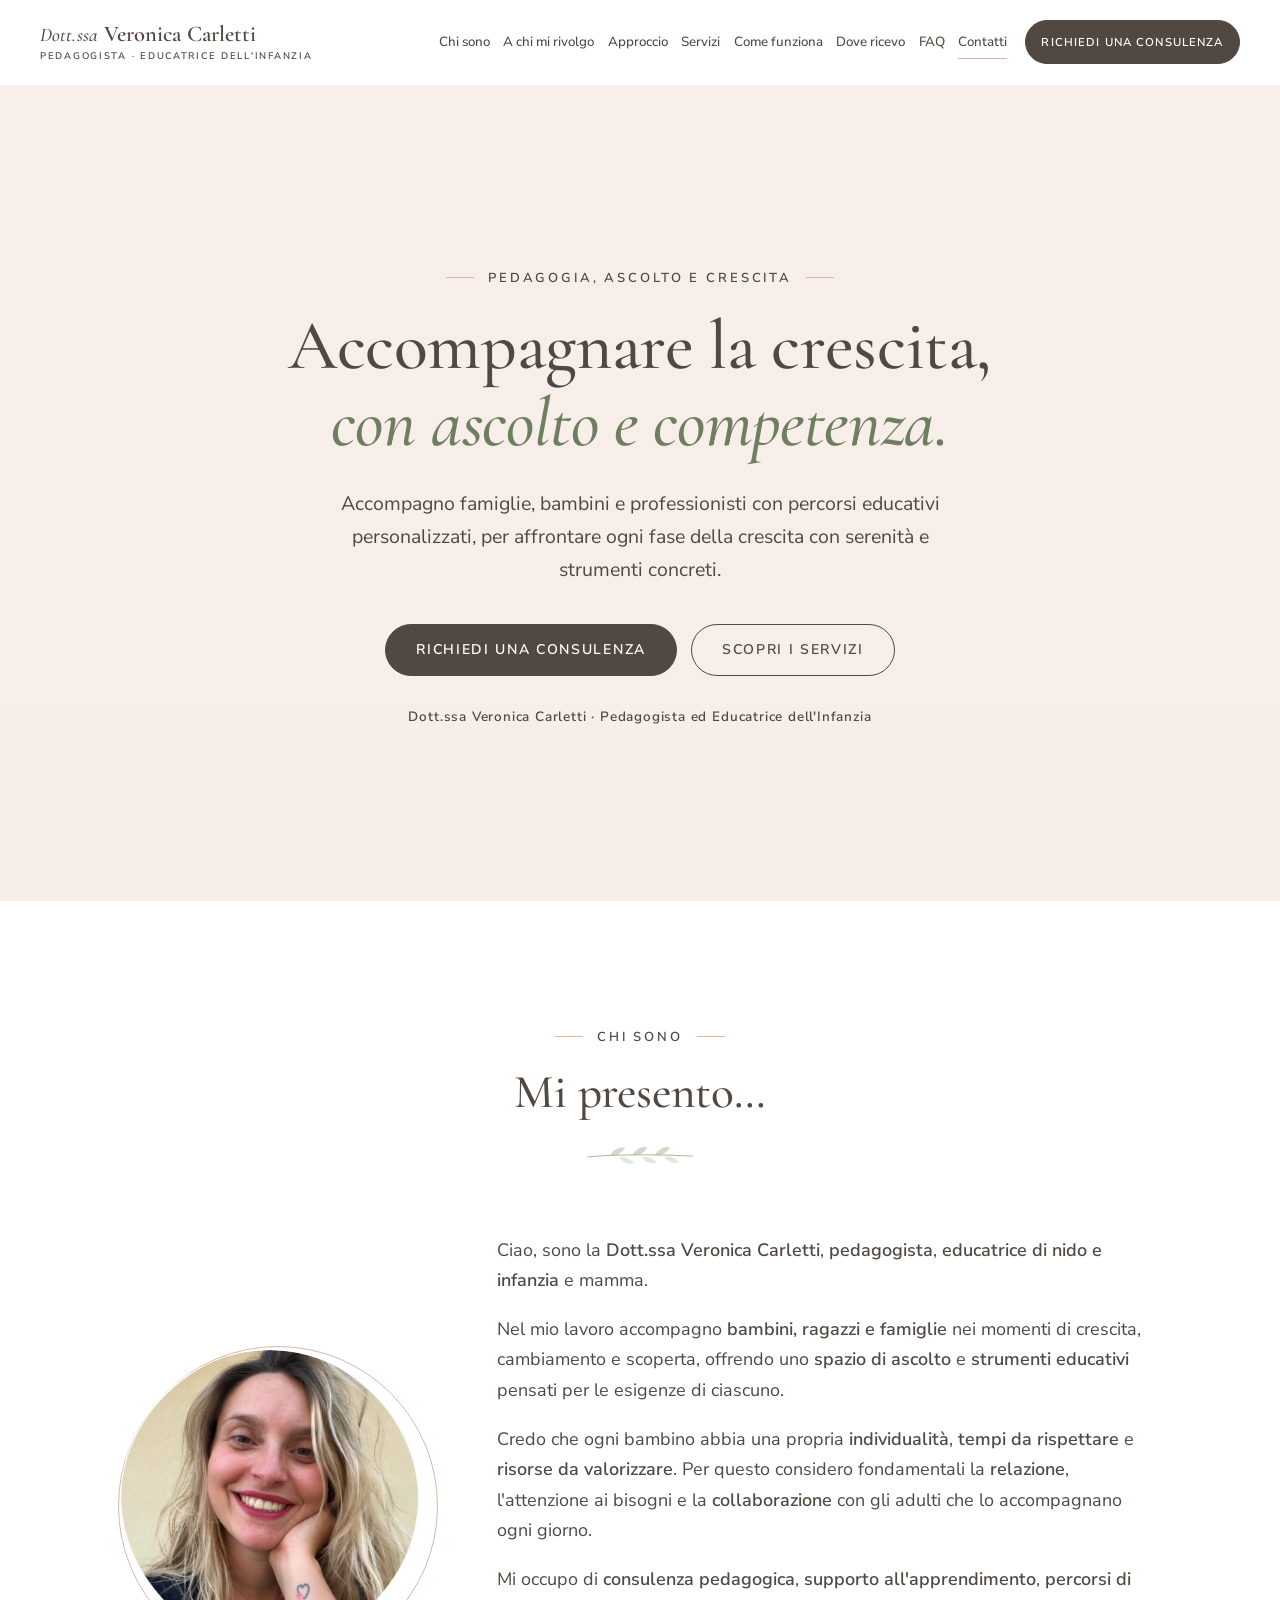
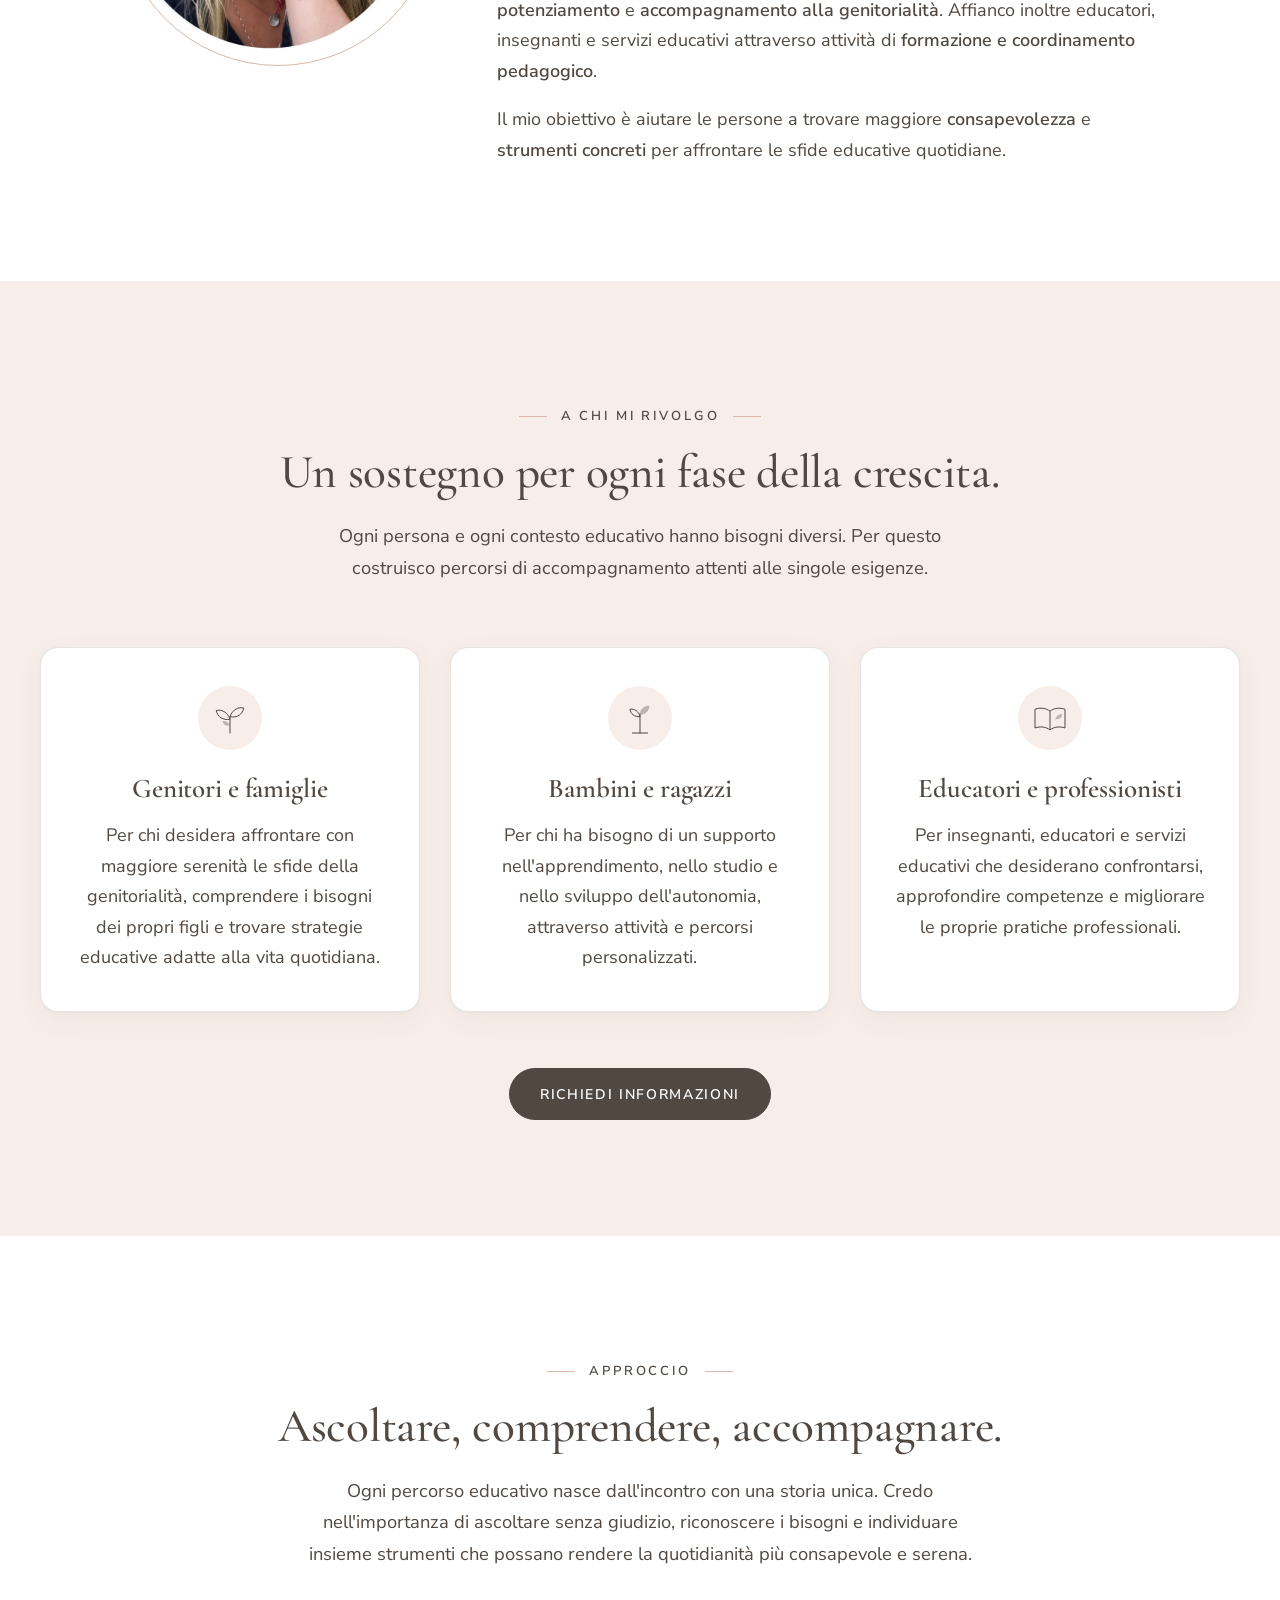
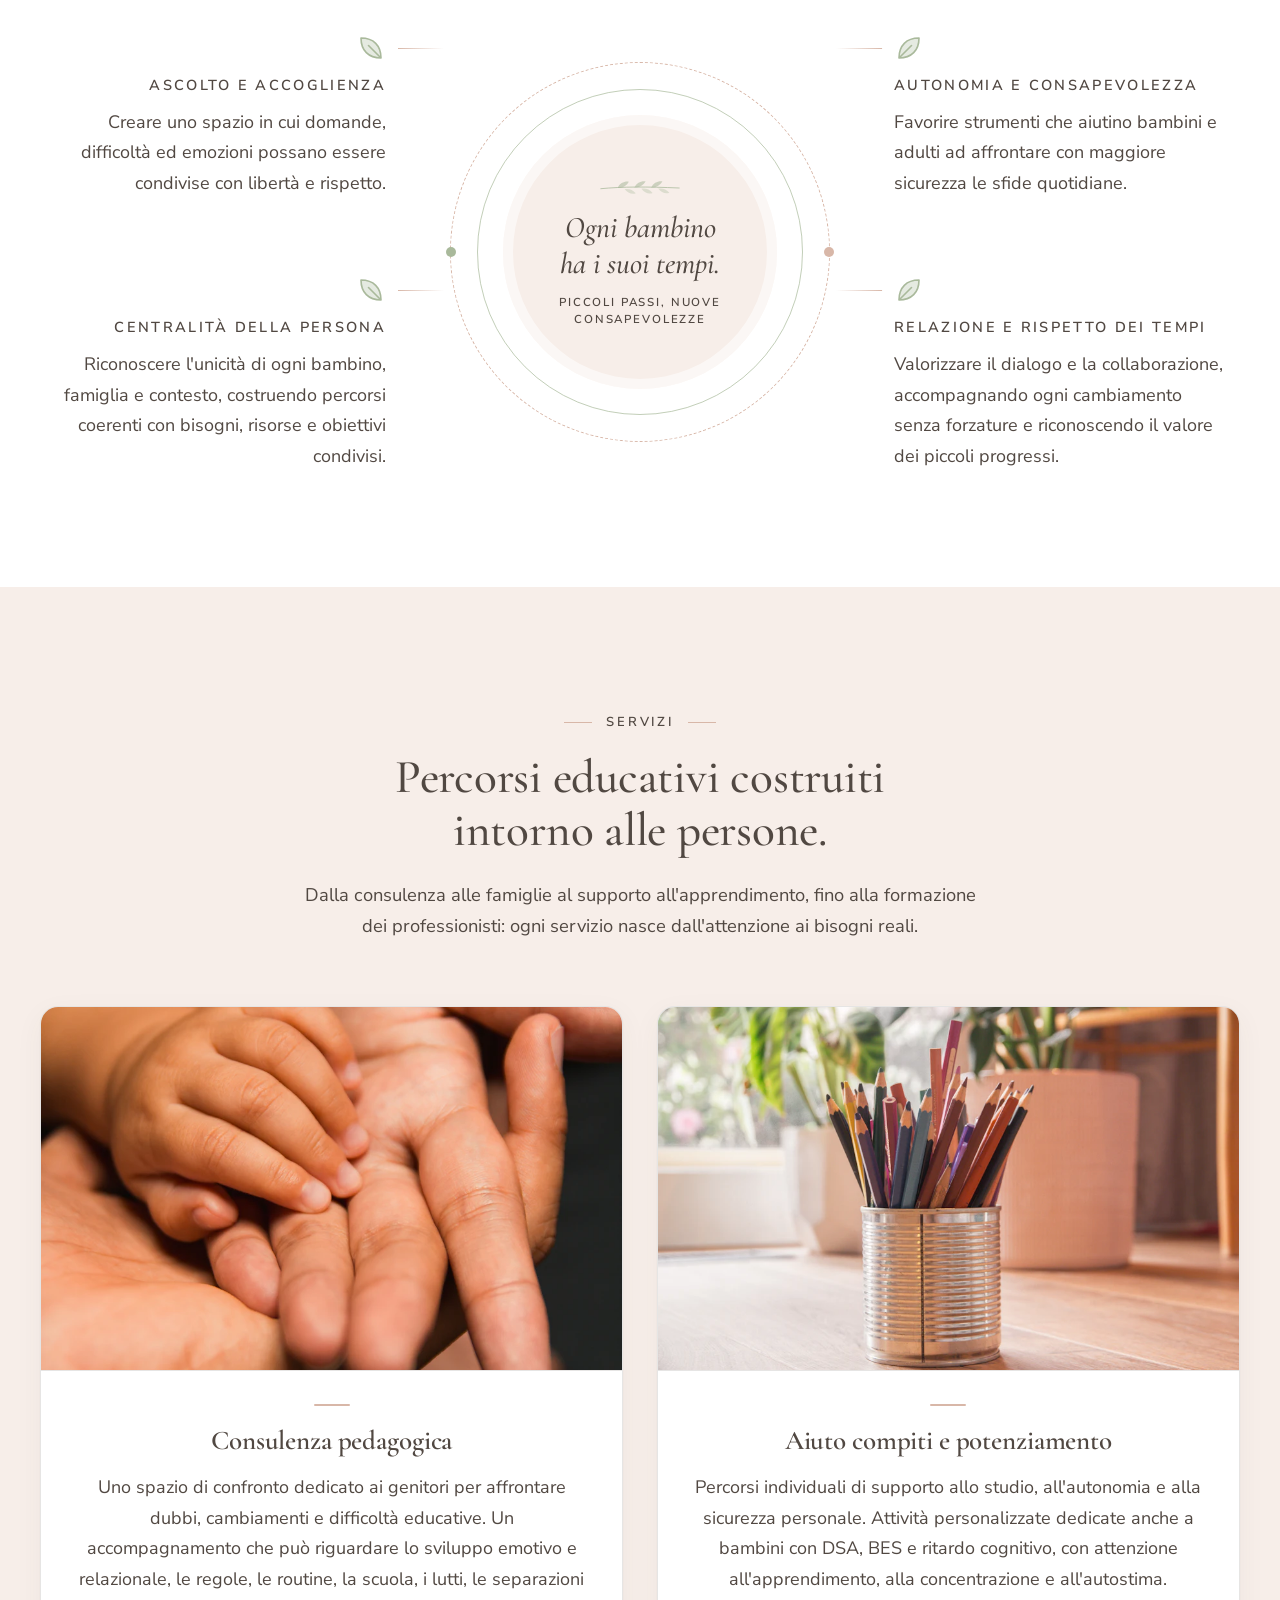
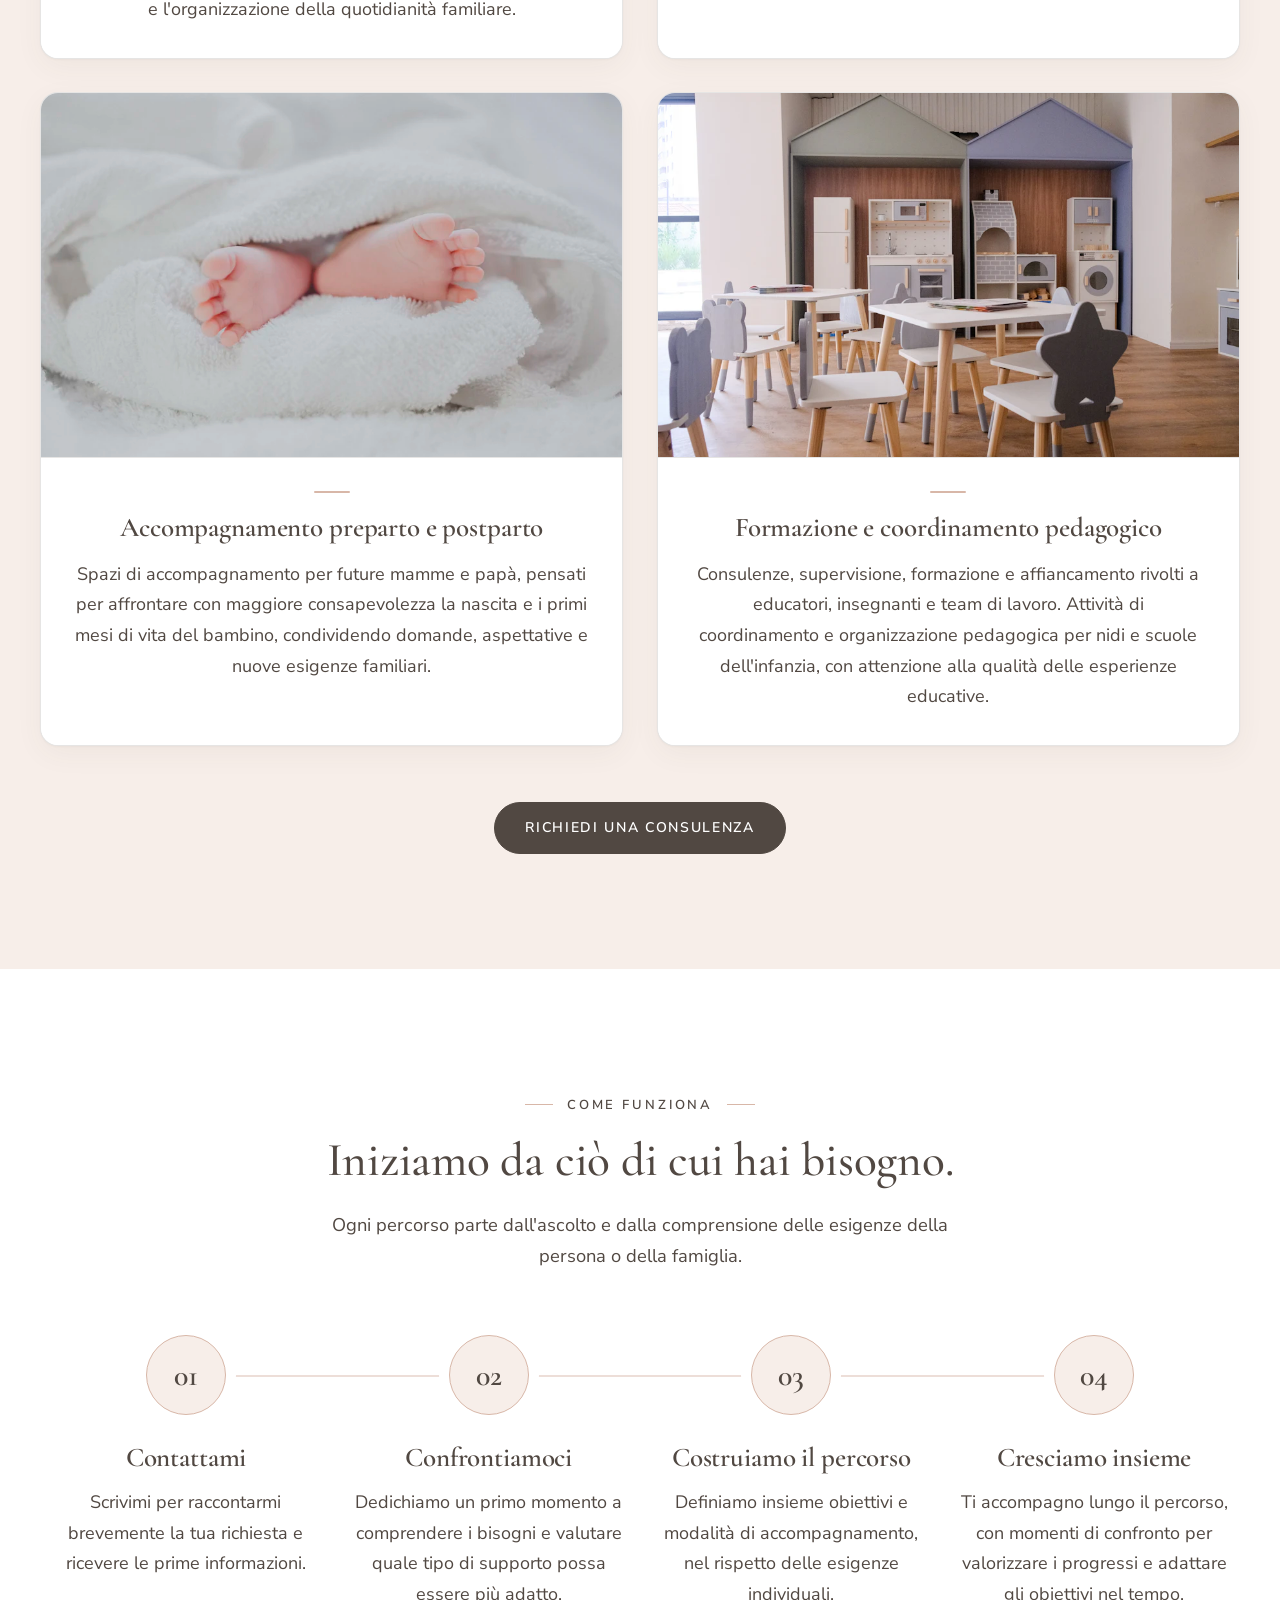
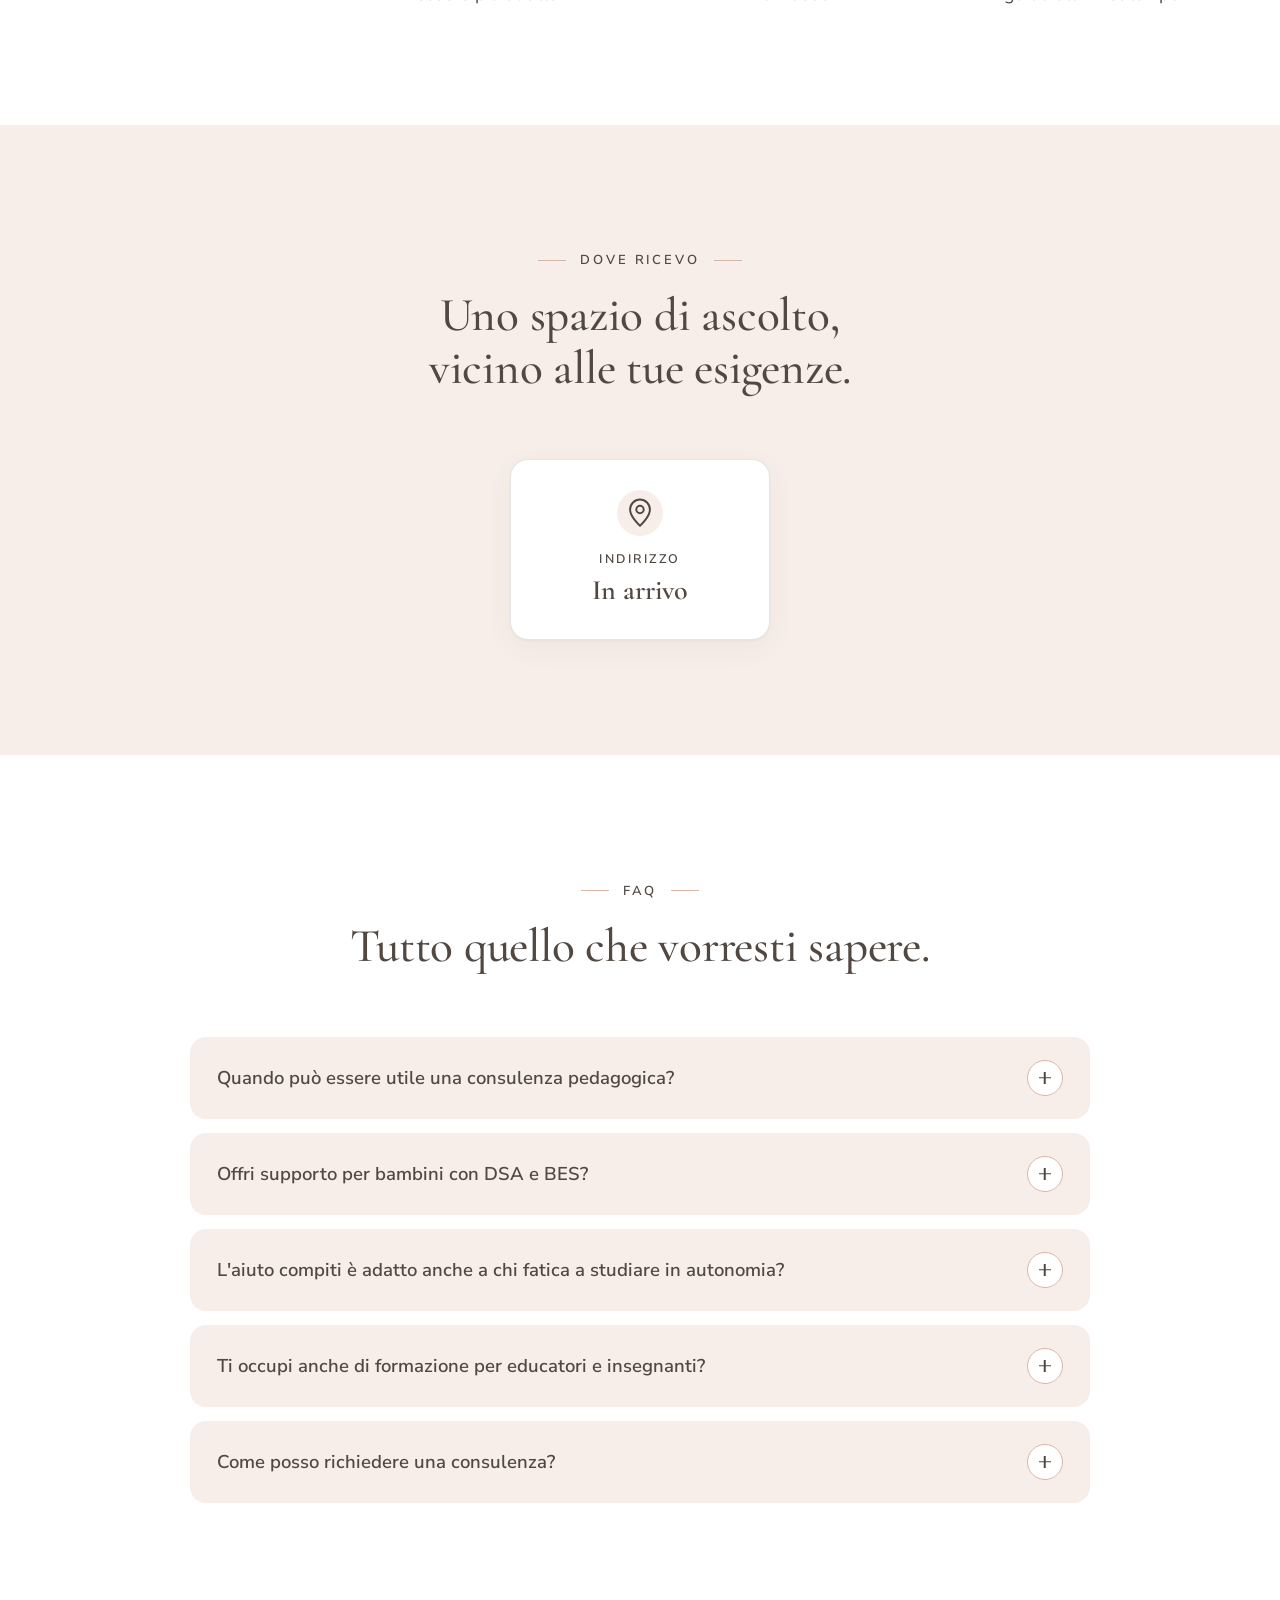
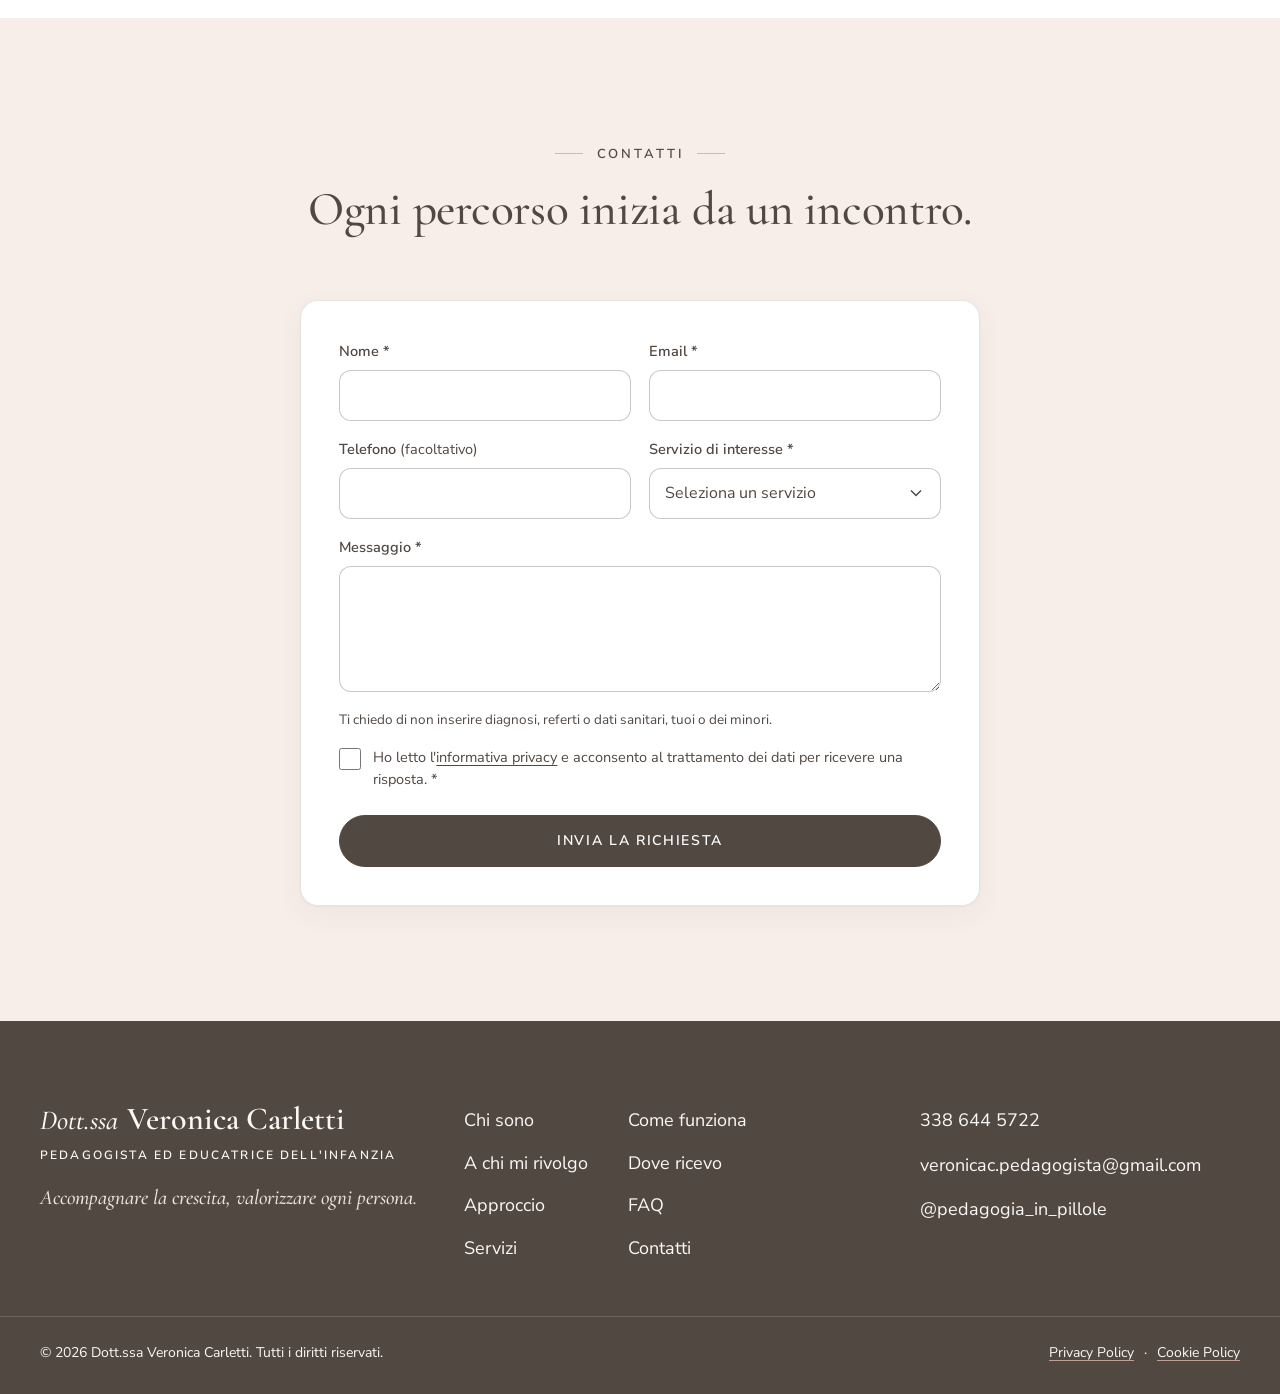
==== index.html @ ab3400ca "Sito one-page Dott.ssa Veronica Carletti Pagina unica con header, hero, chi sono, a chi mi rivolgo, " ====
<!doctype html>
<html lang="it">
<head>
  <meta charset="utf-8">
  <meta name="viewport" content="width=device-width, initial-scale=1">
  <title>Dott.ssa Veronica Carletti | Pedagogista ed Educatrice dell'Infanzia</title>
  <meta name="description" content="Consulenze pedagogiche per famiglie, supporto all'apprendimento, potenziamento, accompagnamento alla genitorialità e formazione educativa con la Dott.ssa Veronica Carletti.">
  <meta name="theme-color" content="#F7EEE9">

  <!-- DA AGGIORNARE: sostituire https://www.DOMINIO.it con il dominio definitivo (anche in sitemap.xml e robots.txt) -->
  <link rel="canonical" href="https://www.DOMINIO.it/">

  <!-- Open Graph -->
  <meta property="og:type" content="website">
  <meta property="og:locale" content="it_IT">
  <meta property="og:site_name" content="Dott.ssa Veronica Carletti">
  <meta property="og:title" content="Dott.ssa Veronica Carletti | Pedagogista ed Educatrice dell'Infanzia">
  <meta property="og:description" content="Consulenze pedagogiche per famiglie, supporto all'apprendimento, potenziamento, accompagnamento alla genitorialità e formazione educativa.">
  <meta property="og:url" content="https://www.DOMINIO.it/">
  <meta property="og:image" content="https://www.DOMINIO.it/assets/img/og-image.jpg">
  <meta property="og:image:width" content="1200">
  <meta property="og:image:height" content="630">
  <meta name="twitter:card" content="summary_large_image">

  <link rel="icon" href="assets/img/favicon.svg" type="image/svg+xml">

  <!-- Font self-hosted (nessuna richiesta a server esterni) -->
  <link rel="preload" href="assets/fonts/cormorant-garamond.woff2" as="font" type="font/woff2" crossorigin>
  <link rel="preload" href="assets/fonts/nunito-sans.woff2" as="font" type="font/woff2" crossorigin>
  <!-- Preload immagine HERO -->
  <link rel="preload" as="image" type="image/webp"
        imagesrcset="assets/img/hero-960.webp 960w, assets/img/hero-1920.webp 1920w"
        imagesizes="100vw" fetchpriority="high">

  <link rel="stylesheet" href="assets/css/style.css">

  <!-- Dati strutturati: solo informazioni verificate (nessun indirizzo o città) -->
  <script type="application/ld+json">
  {
    "@context": "https://schema.org",
    "@type": "Person",
    "name": "Veronica Carletti",
    "honorificPrefix": "Dott.ssa",
    "jobTitle": "Pedagogista ed Educatrice dell'Infanzia",
    "description": "Consulenza pedagogica, supporto all'apprendimento, potenziamento, accompagnamento alla genitorialità, formazione e coordinamento pedagogico.",
    "telephone": "+39 338 644 5722",
    "email": "mailto:veronicac.pedagogista@gmail.com",
    "url": "https://www.DOMINIO.it/",
    "image": "https://www.DOMINIO.it/assets/img/veronica-carletti.webp",
    "sameAs": ["https://www.instagram.com/pedagogia_in_pillole/"],
    "knowsAbout": ["Pedagogia", "Consulenza pedagogica", "Genitorialità", "Supporto all'apprendimento", "Coordinamento pedagogico", "Formazione educatori"]
  }
  </script>
  <script>document.documentElement.classList.add('js');</script>
</head>
<body>
  <!-- Sprite SVG decorativi -->
  <svg width="0" height="0" style="position:absolute" aria-hidden="true" focusable="false">
    <symbol id="sprig" viewBox="0 0 120 32">
      <path d="M4 17c30-3 66-3 112-1" fill="none" stroke="currentColor" stroke-width="1.1" stroke-linecap="round"/>
      <path d="M28 16c3-7 10-10 16-9-3 6-9 9-16 9z M52 15.5c3-7 10-10 16-9-3 6-9 9-16 9z M76 15.5c3-7 10-10 16-9-3 6-9 9-16 9z" fill="currentColor" opacity=".55"/>
      <path d="M38 17.5c4 6 11 8 16 6-4-5-10-7-16-6z M62 17c4 6 11 8 16 6-4-5-10-7-16-6z M86 16.8c4 6 11 8 16 6-4-5-10-7-16-6z" fill="currentColor" opacity=".35"/>
    </symbol>
    <symbol id="leaf" viewBox="0 0 24 24">
      <path d="M4 20C4 10 10 4 20 4c0 10-6 16-16 16z" fill="currentColor" opacity=".3"/>
      <path d="M4 20C4 10 10 4 20 4c0 10-6 16-16 16zM4 20 14 10" fill="none" stroke="currentColor" stroke-width="1.3" stroke-linejoin="round" stroke-linecap="round"/>
    </symbol>
    <symbol id="ico-famiglia" viewBox="0 0 64 64">
      <path d="M32 56V30" fill="none" stroke="currentColor" stroke-width="1.6" stroke-linecap="round"/>
      <path d="M32 34c-4-12-14-16-22-14 2 10 10 16 22 14z" fill="none" stroke="currentColor" stroke-width="1.6" stroke-linejoin="round"/>
      <path d="M32 30c4-12 14-16 22-14-2 10-10 16-22 14z" fill="none" stroke="currentColor" stroke-width="1.6" stroke-linejoin="round"/>
      <path d="M32 44c-3-6-8-8-12-7 1 5 5 8 12 7z" fill="currentColor" opacity=".35"/>
    </symbol>
    <symbol id="ico-bambini" viewBox="0 0 64 64">
      <path d="M32 56V26" fill="none" stroke="currentColor" stroke-width="1.6" stroke-linecap="round"/>
      <path d="M32 30c-2-9-9-13-16-12 1 8 7 12 16 12z" fill="none" stroke="currentColor" stroke-width="1.6" stroke-linejoin="round"/>
      <path d="M32 26c1-8 7-13 14-13 0 8-6 13-14 13z" fill="currentColor" opacity=".35" stroke="currentColor" stroke-width="1.6" stroke-linejoin="round"/>
      <path d="M20 56h24" fill="none" stroke="currentColor" stroke-width="1.6" stroke-linecap="round"/>
    </symbol>
    <symbol id="ico-educatori" viewBox="0 0 64 64">
      <path d="M8 18c9-3 17-2 24 3 7-5 15-6 24-3v30c-9-3-17-2-24 3-7-5-15-6-24-3z" fill="none" stroke="currentColor" stroke-width="1.6" stroke-linejoin="round"/>
      <path d="M32 21v30" fill="none" stroke="currentColor" stroke-width="1.6"/>
      <path d="M40 34c2-6 7-9 12-8-1 6-6 9-12 8z" fill="currentColor" opacity=".35"/>
    </symbol>
  </svg>

  <a class="skip-link" href="#main">Vai al contenuto</a>

  <!-- 01 HEADER -->
  <header class="site-header" id="top">
    <div class="container header-inner">
      <a class="wordmark" href="#top" aria-label="Dott.ssa Veronica Carletti, torna all'inizio">
        <span class="wordmark-name"><span class="wordmark-title">Dott.ssa</span> Veronica Carletti</span>
        <span class="wordmark-role">Pedagogista · Educatrice dell'Infanzia</span>
      </a>

      <nav class="site-nav" id="site-nav" aria-label="Navigazione principale">
        <ul>
          <li><a href="#chi-sono">Chi sono</a></li>
          <li><a href="#a-chi-mi-rivolgo">A chi mi rivolgo</a></li>
          <li><a href="#approccio">Approccio</a></li>
          <li><a href="#servizi">Servizi</a></li>
          <li><a href="#come-funziona">Come funziona</a></li>
          <li><a href="#dove-ricevo">Dove ricevo</a></li>
          <li><a href="#faq">FAQ</a></li>
          <li><a href="#contatti">Contatti</a></li>
        </ul>
        <a class="btn btn-primary nav-cta" href="#contatti">Richiedi una consulenza</a>
      </nav>

      <button class="nav-toggle" type="button" aria-expanded="false" aria-controls="site-nav">
        <span class="nav-toggle-bars" aria-hidden="true"></span>
        <span class="sr-only">Apri il menu</span>
      </button>
    </div>
  </header>

  <main id="main">

    <!-- 02 HERO -->
    <section class="hero" aria-labelledby="hero-title">
      <picture class="hero-media">
        <source media="(max-width: 700px)" srcset="assets/img/hero-960.webp">
        <img src="assets/img/hero-1920.webp" srcset="assets/img/hero-960.webp 960w, assets/img/hero-1920.webp 1920w" sizes="100vw"
             alt="" width="1920" height="1280" fetchpriority="high" decoding="async">
      </picture>
      <div class="hero-overlay" aria-hidden="true"></div>
      <div class="container hero-content">
        <p class="eyebrow">Pedagogia, ascolto e crescita</p>
        <h1 id="hero-title">
          <span class="h1-line">Accompagnare la crescita,</span>
          <span class="h1-line h1-accent">con ascolto e competenza.</span>
        </h1>
        <p class="hero-sub">Accompagno famiglie, bambini e professionisti con percorsi educativi personalizzati, per affrontare ogni fase della crescita con serenità e strumenti concreti.</p>
        <div class="btn-row">
          <a class="btn btn-primary" href="#contatti">Richiedi una consulenza</a>
          <a class="btn btn-secondary" href="#servizi">Scopri i servizi</a>
        </div>
        <p class="hero-signature">Dott.ssa Veronica Carletti · Pedagogista ed Educatrice dell'Infanzia</p>
      </div>
    </section>

    <!-- 03 CHI SONO -->
    <section class="section section-white" id="chi-sono" aria-labelledby="chi-sono-title">
      <div class="container about">
        <figure class="about-photo reveal">
          <img src="assets/img/veronica-carletti.webp" alt="Ritratto della Dott.ssa Veronica Carletti, pedagogista ed educatrice dell'infanzia, sorridente"
               width="800" height="800" loading="lazy" decoding="async">
        </figure>
        <header class="section-head about-head reveal">
          <p class="eyebrow">Chi sono</p>
          <h2 id="chi-sono-title">Mi presento…</h2>
          <svg class="sprig" aria-hidden="true"><use href="#sprig"/></svg>
        </header>
        <div class="about-text reveal">
          <p>Ciao, sono la <strong>Dott.ssa Veronica Carletti</strong>, <strong>pedagogista</strong>, <strong>educatrice di nido e infanzia</strong> e mamma.</p>
          <p>Nel mio lavoro accompagno <strong>bambini, ragazzi e famiglie</strong> nei momenti di crescita, cambiamento e scoperta, offrendo uno <strong>spazio di ascolto</strong> e <strong>strumenti educativi</strong> pensati per le esigenze di ciascuno.</p>
          <p>Credo che ogni bambino abbia una propria <strong>individualità</strong>, <strong>tempi da rispettare</strong> e <strong>risorse da valorizzare</strong>. Per questo considero fondamentali la <strong>relazione</strong>, l'attenzione ai bisogni e la <strong>collaborazione</strong> con gli adulti che lo accompagnano ogni giorno.</p>
          <p>Mi occupo di <strong>consulenza pedagogica</strong>, <strong>supporto all'apprendimento</strong>, <strong>percorsi di potenziamento</strong> e <strong>accompagnamento alla genitorialità</strong>. Affianco inoltre educatori, insegnanti e servizi educativi attraverso attività di <strong>formazione e coordinamento pedagogico</strong>.</p>
          <p>Il mio obiettivo è aiutare le persone a trovare maggiore <strong>consapevolezza</strong> e <strong>strumenti concreti</strong> per affrontare le sfide educative quotidiane.</p>
        </div>
      </div>
    </section>

    <!-- 04 A CHI MI RIVOLGO -->
    <section class="section section-blush" id="a-chi-mi-rivolgo" aria-labelledby="target-title">
      <div class="container">
        <header class="section-head reveal">
          <p class="eyebrow">A chi mi rivolgo</p>
          <h2 id="target-title">Un sostegno per ogni fase della crescita.</h2>
          <p class="section-intro">Ogni persona e ogni contesto educativo hanno bisogni diversi. Per questo costruisco percorsi di accompagnamento attenti alle singole esigenze.</p>
        </header>

        <div class="grid-3">
          <article class="card card-target reveal">
            <svg class="card-icon" aria-hidden="true"><use href="#ico-famiglia"/></svg>
            <h3>Genitori e famiglie</h3>
            <p>Per chi desidera affrontare con maggiore serenità le sfide della genitorialità, comprendere i bisogni dei propri figli e trovare strategie educative adatte alla vita quotidiana.</p>
          </article>
          <article class="card card-target reveal">
            <svg class="card-icon" aria-hidden="true"><use href="#ico-bambini"/></svg>
            <h3>Bambini e ragazzi</h3>
            <p>Per chi ha bisogno di un supporto nell'apprendimento, nello studio e nello sviluppo dell'autonomia, attraverso attività e percorsi personalizzati.</p>
          </article>
          <article class="card card-target reveal">
            <svg class="card-icon" aria-hidden="true"><use href="#ico-educatori"/></svg>
            <h3>Educatori e professionisti</h3>
            <p>Per insegnanti, educatori e servizi educativi che desiderano confrontarsi, approfondire competenze e migliorare le proprie pratiche professionali.</p>
          </article>
        </div>

        <div class="section-cta reveal">
          <a class="btn btn-primary" href="#contatti">Richiedi informazioni</a>
        </div>
      </div>
    </section>

    <!-- 05 IL MIO APPROCCIO -->
    <section class="section section-white" id="approccio" aria-labelledby="approccio-title">
      <div class="container">
        <header class="section-head reveal">
          <p class="eyebrow">Approccio</p>
          <h2 id="approccio-title">Ascoltare, comprendere, accompagnare.</h2>
          <p class="section-intro">Ogni percorso educativo nasce dall'incontro con una storia unica. Credo nell'importanza di ascoltare senza giudizio, riconoscere i bisogni e individuare insieme strumenti che possano rendere la quotidianità più consapevole e serena.</p>
        </header>

        <div class="approach">
          <ul class="approach-col approach-left">
            <li class="principle reveal">
              <svg class="principle-leaf" aria-hidden="true"><use href="#leaf"/></svg>
              <h3>Ascolto e accoglienza</h3>
              <p>Creare uno spazio in cui domande, difficoltà ed emozioni possano essere condivise con libertà e rispetto.</p>
            </li>
            <li class="principle reveal">
              <svg class="principle-leaf" aria-hidden="true"><use href="#leaf"/></svg>
              <h3>Centralità della persona</h3>
              <p>Riconoscere l'unicità di ogni bambino, famiglia e contesto, costruendo percorsi coerenti con bisogni, risorse e obiettivi condivisi.</p>
            </li>
          </ul>

          <div class="approach-core reveal" aria-hidden="true">
            <div class="core-ring core-ring-outer"></div>
            <div class="core-ring core-ring-mid"></div>
            <div class="core-disc">
              <svg class="core-sprig"><use href="#sprig"/></svg>
              <p class="core-quote">Ogni bambino<br>ha i suoi tempi.</p>
              <p class="core-caption">Piccoli passi, nuove consapevolezze</p>
            </div>
          </div>

          <ul class="approach-col approach-right">
            <li class="principle reveal">
              <svg class="principle-leaf" aria-hidden="true"><use href="#leaf"/></svg>
              <h3>Autonomia e consapevolezza</h3>
              <p>Favorire strumenti che aiutino bambini e adulti ad affrontare con maggiore sicurezza le sfide quotidiane.</p>
            </li>
            <li class="principle reveal">
              <svg class="principle-leaf" aria-hidden="true"><use href="#leaf"/></svg>
              <h3>Relazione e rispetto dei tempi</h3>
              <p>Valorizzare il dialogo e la collaborazione, accompagnando ogni cambiamento senza forzature e riconoscendo il valore dei piccoli progressi.</p>
            </li>
          </ul>
        </div>
      </div>
    </section>

    <!-- 06 I SERVIZI -->
    <section class="section section-blush" id="servizi" aria-labelledby="servizi-title">
      <div class="container">
        <header class="section-head reveal">
          <p class="eyebrow">Servizi</p>
          <h2 id="servizi-title">Percorsi educativi costruiti intorno alle persone.</h2>
          <p class="section-intro">Dalla consulenza alle famiglie al supporto all'apprendimento, fino alla formazione dei professionisti: ogni servizio nasce dall'attenzione ai bisogni reali.</p>
        </header>

        <div class="grid-2 services">
          <article class="card card-service reveal">
            <img src="assets/img/servizio-consulenza.webp" alt="La mano di un adulto accoglie con delicatezza la mano di un bambino" width="900" height="600" loading="lazy" decoding="async">
            <div class="card-body">
              <h3>Consulenza pedagogica</h3>
              <p>Uno spazio di confronto dedicato ai genitori per affrontare dubbi, cambiamenti e difficoltà educative. Un accompagnamento che può riguardare lo sviluppo emotivo e relazionale, le regole, le routine, la scuola, i lutti, le separazioni e l'organizzazione della quotidianità familiare.</p>
            </div>
          </article>
          <article class="card card-service reveal">
            <img src="assets/img/servizio-compiti.webp" alt="Matite colorate raccolte in un barattolo su un tavolo di legno, in luce naturale" width="900" height="600" loading="lazy" decoding="async">
            <div class="card-body">
              <h3>Aiuto compiti e potenziamento</h3>
              <p>Percorsi individuali di supporto allo studio, all'autonomia e alla sicurezza personale. Attività personalizzate dedicate anche a bambini con DSA, BES e ritardo cognitivo, con attenzione all'apprendimento, alla concentrazione e all'autostima.</p>
            </div>
          </article>
          <article class="card card-service reveal">
            <img src="assets/img/servizio-preparto.webp" alt="I piedini di un neonato avvolto in una morbida coperta bianca" width="900" height="600" loading="lazy" decoding="async">
            <div class="card-body">
              <h3>Accompagnamento preparto e postparto</h3>
              <p>Spazi di accompagnamento per future mamme e papà, pensati per affrontare con maggiore consapevolezza la nascita e i primi mesi di vita del bambino, condividendo domande, aspettative e nuove esigenze familiari.</p>
            </div>
          </article>
          <article class="card card-service reveal">
            <img src="assets/img/servizio-formazione.webp" alt="Un'aula luminosa per l'infanzia con tavolini, sedie in legno e arredi a forma di casetta" width="900" height="600" loading="lazy" decoding="async">
            <div class="card-body">
              <h3>Formazione e coordinamento pedagogico</h3>
              <p>Consulenze, supervisione, formazione e affiancamento rivolti a educatori, insegnanti e team di lavoro. Attività di coordinamento e organizzazione pedagogica per nidi e scuole dell'infanzia, con attenzione alla qualità delle esperienze educative.</p>
            </div>
          </article>
        </div>

        <div class="section-cta reveal">
          <a class="btn btn-primary" href="#contatti">Richiedi una consulenza</a>
        </div>
      </div>
    </section>

    <!-- 07 COME FUNZIONA
         Nota: la timeline è una proposta di organizzazione del percorso. I testi sono modificabili qui sotto. -->
    <section class="section section-white" id="come-funziona" aria-labelledby="come-title">
      <div class="container">
        <header class="section-head reveal">
          <p class="eyebrow">Come funziona</p>
          <h2 id="come-title">Iniziamo da ciò di cui hai bisogno.</h2>
          <p class="section-intro">Ogni percorso parte dall'ascolto e dalla comprensione delle esigenze della persona o della famiglia.</p>
        </header>

        <div class="journey" id="journey">
          <div class="journey-track" aria-hidden="true"><span class="journey-fill"></span></div>
          <ol class="journey-steps">
            <li class="journey-step">
              <span class="journey-node" aria-hidden="true"><span class="journey-num">01</span></span>
              <h3>Contattami</h3>
              <p>Scrivimi per raccontarmi brevemente la tua richiesta e ricevere le prime informazioni.</p>
            </li>
            <li class="journey-step">
              <span class="journey-node" aria-hidden="true"><span class="journey-num">02</span></span>
              <h3>Confrontiamoci</h3>
              <p>Dedichiamo un primo momento a comprendere i bisogni e valutare quale tipo di supporto possa essere più adatto.</p>
            </li>
            <li class="journey-step">
              <span class="journey-node" aria-hidden="true"><span class="journey-num">03</span></span>
              <h3>Costruiamo il percorso</h3>
              <p>Definiamo insieme obiettivi e modalità di accompagnamento, nel rispetto delle esigenze individuali.</p>
            </li>
            <li class="journey-step">
              <span class="journey-node" aria-hidden="true"><span class="journey-num">04</span></span>
              <h3>Cresciamo insieme</h3>
              <p>Ti accompagno lungo il percorso, con momenti di confronto per valorizzare i progressi e adattare gli obiettivi nel tempo.</p>
            </li>
          </ol>
        </div>
      </div>
    </section>

    <!-- 08 DOVE RICEVO -->
    <section class="section section-blush" id="dove-ricevo" aria-labelledby="dove-title">
      <div class="container">
        <header class="section-head reveal">
          <p class="eyebrow">Dove ricevo</p>
          <h2 id="dove-title">Uno spazio di ascolto, vicino alle tue esigenze.</h2>
        </header>

        <!-- Aggiornare con l'indirizzo reale quando sarà confermato -->
        <div class="address-card reveal">
          <svg class="address-icon" viewBox="0 0 24 24" aria-hidden="true"><path d="M12 21s-7-6.2-7-11.5A7 7 0 0 1 19 9.5C19 14.8 12 21 12 21z" fill="none" stroke="currentColor" stroke-width="1.4" stroke-linejoin="round"/><circle cx="12" cy="9.5" r="2.6" fill="none" stroke="currentColor" stroke-width="1.4"/></svg>
          <p class="address-label">Indirizzo</p>
          <p class="address-value">In arrivo</p>
        </div>
      </div>
    </section>

    <!-- 09 FAQ -->
    <section class="section section-white" id="faq" aria-labelledby="faq-title">
      <div class="container container-narrow">
        <header class="section-head reveal">
          <p class="eyebrow">FAQ</p>
          <h2 id="faq-title">Tutto quello che vorresti sapere.</h2>
        </header>

        <div class="accordion reveal">
          <div class="acc-item">
            <h3 class="acc-heading">
              <button class="acc-trigger" type="button" aria-expanded="false" aria-controls="faq-1" id="faq-1-btn">
                <span>Quando può essere utile una consulenza pedagogica?</span>
                <span class="acc-icon" aria-hidden="true"></span>
              </button>
            </h3>
            <div class="acc-panel" id="faq-1" role="region" aria-labelledby="faq-1-btn">
              <div class="acc-inner"><p>Quando emergono dubbi o difficoltà legati alla crescita, alle regole, alle routine, alla scuola, alle emozioni o ai cambiamenti familiari. In consulenza ti offro uno spazio di confronto per comprendere meglio la situazione e individuare insieme possibili strategie educative.</p></div>
            </div>
          </div>
          <div class="acc-item">
            <h3 class="acc-heading">
              <button class="acc-trigger" type="button" aria-expanded="false" aria-controls="faq-2" id="faq-2-btn">
                <span>Offri supporto per bambini con DSA e BES?</span>
                <span class="acc-icon" aria-hidden="true"></span>
              </button>
            </h3>
            <div class="acc-panel" id="faq-2" role="region" aria-labelledby="faq-2-btn">
              <div class="acc-inner"><p>Sì, propongo percorsi pedagogici personalizzati di supporto all'apprendimento e di potenziamento, rivolti anche a bambini con DSA e BES. I miei percorsi non sostituiscono valutazioni diagnostiche o interventi sanitari.</p></div>
            </div>
          </div>
          <div class="acc-item">
            <h3 class="acc-heading">
              <button class="acc-trigger" type="button" aria-expanded="false" aria-controls="faq-3" id="faq-3-btn">
                <span>L'aiuto compiti è adatto anche a chi fatica a studiare in autonomia?</span>
                <span class="acc-icon" aria-hidden="true"></span>
              </button>
            </h3>
            <div class="acc-panel" id="faq-3" role="region" aria-labelledby="faq-3-btn">
              <div class="acc-inner"><p>Sì. Con il supporto allo studio aiuto a sviluppare un metodo più organizzato, a rafforzare la sicurezza personale e a raggiungere una maggiore autonomia nello svolgimento delle attività scolastiche.</p></div>
            </div>
          </div>
          <div class="acc-item">
            <h3 class="acc-heading">
              <button class="acc-trigger" type="button" aria-expanded="false" aria-controls="faq-4" id="faq-4-btn">
                <span>Ti occupi anche di formazione per educatori e insegnanti?</span>
                <span class="acc-icon" aria-hidden="true"></span>
              </button>
            </h3>
            <div class="acc-panel" id="faq-4" role="region" aria-labelledby="faq-4-btn">
              <div class="acc-inner"><p>Sì. Mi occupo di consulenza, formazione, affiancamento ai team educativi e coordinamento pedagogico per servizi dedicati all'infanzia.</p></div>
            </div>
          </div>
          <div class="acc-item">
            <h3 class="acc-heading">
              <button class="acc-trigger" type="button" aria-expanded="false" aria-controls="faq-5" id="faq-5-btn">
                <span>Come posso richiedere una consulenza?</span>
                <span class="acc-icon" aria-hidden="true"></span>
              </button>
            </h3>
            <div class="acc-panel" id="faq-5" role="region" aria-labelledby="faq-5-btn">
              <div class="acc-inner"><p>Puoi contattarmi telefonicamente, via email oppure attraverso il modulo presente sul sito, descrivendo brevemente la tua richiesta. Ti risponderò con le informazioni necessarie per valutare insieme i passaggi successivi.</p></div>
            </div>
          </div>
        </div>
      </div>
    </section>

    <!-- 10 CONTATTI -->
    <section class="section section-blush" id="contatti" aria-labelledby="contatti-title">
      <div class="container">
        <header class="section-head reveal">
          <p class="eyebrow">Contatti</p>
          <h2 id="contatti-title">Ogni percorso inizia da un incontro.</h2>
        </header>

        <!--
          MODULO CONTATTI — CONFIGURAZIONE
          Il modulo invia realmente i dati SOLO dopo aver impostato data-endpoint
          (es. un endpoint Formspree, Getform o uno script sul server).
          Finché data-endpoint è vuoto, il modulo NON simula invii: mostra un avviso
          e invita a usare telefono o email.
        -->
        <form class="contact-form reveal" id="contact-form" novalidate data-endpoint="" aria-describedby="form-sensitive-note">
          <div class="form-row form-row-2">
            <div class="field">
              <label for="f-nome">Nome <span aria-hidden="true">*</span></label>
              <input id="f-nome" name="nome" type="text" autocomplete="name" required maxlength="80">
              <p class="field-error" id="f-nome-err"></p>
            </div>
            <div class="field">
              <label for="f-email">Email <span aria-hidden="true">*</span></label>
              <input id="f-email" name="email" type="email" autocomplete="email" required maxlength="120">
              <p class="field-error" id="f-email-err"></p>
            </div>
          </div>
          <div class="form-row form-row-2">
            <div class="field">
              <label for="f-tel">Telefono <span class="optional">(facoltativo)</span></label>
              <input id="f-tel" name="telefono" type="tel" autocomplete="tel" inputmode="tel" maxlength="30">
            </div>
            <div class="field">
              <label for="f-servizio">Servizio di interesse <span aria-hidden="true">*</span></label>
              <select id="f-servizio" name="servizio" required>
                <option value="">Seleziona un servizio</option>
                <option>Consulenza pedagogica</option>
                <option>Aiuto compiti e potenziamento</option>
                <option>Preparto e postparto</option>
                <option>Formazione e coordinamento pedagogico</option>
                <option>Altre informazioni</option>
              </select>
              <p class="field-error" id="f-servizio-err"></p>
            </div>
          </div>
          <div class="field">
            <label for="f-msg">Messaggio <span aria-hidden="true">*</span></label>
            <textarea id="f-msg" name="messaggio" rows="4" required maxlength="2000"></textarea>
            <p class="field-note" id="form-sensitive-note">Ti chiedo di non inserire diagnosi, referti o dati sanitari, tuoi o dei minori.</p>
            <p class="field-error" id="f-msg-err"></p>
          </div>

          <!-- Antispam: campo trappola invisibile per gli utenti -->
          <div class="hp" aria-hidden="true">
            <label for="f-website">Lascia vuoto questo campo</label>
            <input id="f-website" name="_gotcha" type="text" tabindex="-1" autocomplete="off">
          </div>

          <div class="field field-check">
            <input id="f-privacy" name="privacy" type="checkbox" required>
            <label for="f-privacy">Ho letto l'<a href="privacy.html">informativa privacy</a> e acconsento al trattamento dei dati per ricevere una risposta. <span aria-hidden="true">*</span></label>
            <p class="field-error" id="f-privacy-err"></p>
          </div>

          <button class="btn btn-primary btn-submit" type="submit">Invia la richiesta</button>
          <div class="form-status" id="form-status" role="status" aria-live="polite" tabindex="-1"></div>
        </form>
      </div>
    </section>
  </main>

  <!-- 11 FOOTER -->
  <footer class="site-footer">
    <div class="container footer-inner">
      <div class="footer-brand">
        <p class="footer-name"><span class="wordmark-title">Dott.ssa</span> Veronica Carletti</p>
        <p class="footer-role">Pedagogista ed Educatrice dell'Infanzia</p>
        <p class="footer-claim">Accompagnare la crescita, valorizzare ogni persona.</p>
      </div>
      <nav class="footer-links" aria-label="Menu del footer">
        <ul>
          <li><a href="#chi-sono">Chi sono</a></li>
          <li><a href="#a-chi-mi-rivolgo">A chi mi rivolgo</a></li>
          <li><a href="#approccio">Approccio</a></li>
          <li><a href="#servizi">Servizi</a></li>
          <li><a href="#come-funziona">Come funziona</a></li>
          <li><a href="#dove-ricevo">Dove ricevo</a></li>
          <li><a href="#faq">FAQ</a></li>
          <li><a href="#contatti">Contatti</a></li>
        </ul>
      </nav>
      <div class="footer-contacts">
        <a href="tel:+393386445722">338 644 5722</a>
        <a href="mailto:veronicac.pedagogista@gmail.com">veronicac.pedagogista@gmail.com</a>
        <a href="https://www.instagram.com/pedagogia_in_pillole/" target="_blank" rel="noopener">@pedagogia_in_pillole<span class="sr-only"> su Instagram (si apre in una nuova scheda)</span></a>
      </div>
    </div>
    <div class="container footer-bottom">
      <p>© <span id="year">2026</span> Dott.ssa Veronica Carletti. Tutti i diritti riservati.</p>
      <p class="footer-legal"><a href="privacy.html">Privacy Policy</a><span aria-hidden="true">·</span><a href="cookie.html">Cookie Policy</a></p>
    </div>
  </footer>

  <script src="assets/js/main.js" defer></script>
</body>
</html>
---- assets/css/style.css ----
/* =========================================================
   Dott.ssa Veronica Carletti — Pedagogista ed Educatrice dell'Infanzia
   Soft Editorial Pedagogy
   ========================================================= */

/* ---------- Font (self-hosted, variabili) ---------- */
@font-face {
  font-family: 'Cormorant Garamond';
  font-style: normal;
  font-weight: 500 600;
  font-display: swap;
  src: url(../fonts/cormorant-garamond.woff2) format('woff2');
}
@font-face {
  font-family: 'Cormorant Garamond';
  font-style: italic;
  font-weight: 500;
  font-display: swap;
  src: url(../fonts/cormorant-garamond-italic.woff2) format('woff2');
}
@font-face {
  font-family: 'Nunito Sans';
  font-style: normal;
  font-weight: 400 600;
  font-display: swap;
  src: url(../fonts/nunito-sans.woff2) format('woff2');
}

/* ---------- Token ---------- */
:root {
  /* Palette ufficiale */
  --white: #FFFFFF;
  --blush: #F7EEE9;
  --sand: #D8B7A8;
  --sage: #A9B99B;
  --taupe: #514842;
  /* Tonalità più profonda del verde salvia, usata solo per il titolo grande della HERO
     (il salvia puro non raggiunge il contrasto minimo come testo) */
  --sage-deep: #6E7F60;

  --text: var(--taupe);
  --line: rgba(81, 72, 66, .14);
  --line-sand: rgba(216, 183, 168, .7);

  --serif: 'Cormorant Garamond', Georgia, 'Times New Roman', serif;
  --sans: 'Nunito Sans', system-ui, -apple-system, 'Segoe UI', Roboto, sans-serif;

  --radius: 18px;
  --radius-sm: 12px;
  --shadow: 0 1px 2px rgba(81, 72, 66, .04), 0 8px 28px rgba(81, 72, 66, .05);
  --shadow-hover: 0 2px 4px rgba(81, 72, 66, .05), 0 14px 36px rgba(81, 72, 66, .08);

  --container: 1220px;
  --gutter: clamp(20px, 4vw, 40px);
  --header-h: 84px;
  --section-y: clamp(72px, 9vw, 120px);

  --ease: cubic-bezier(.22, .61, .36, 1);
}

/* ---------- Base ---------- */
*, *::before, *::after { box-sizing: border-box; }
html {
  -webkit-text-size-adjust: 100%;
  scroll-behavior: smooth;
  scroll-padding-top: calc(var(--header-h) + 8px);
}
body {
  margin: 0;
  font-family: var(--sans);
  font-size: clamp(16px, 1.05vw + 12px, 18px);
  line-height: 1.7;
  color: var(--text);
  background: var(--white);
  -webkit-font-smoothing: antialiased;
  text-rendering: optimizeLegibility;
  overflow-x: hidden;
}
img, svg { display: block; max-width: 100%; }
img { height: auto; }
a { color: inherit; text-decoration-thickness: 1px; text-underline-offset: 3px; }
p { margin: 0 0 1em; }
p:last-child { margin-bottom: 0; }
strong { font-weight: 600; }
ul, ol { list-style: none; margin: 0; padding: 0; }

h1, h2, h3 {
  font-family: var(--serif);
  font-weight: 600;
  color: var(--taupe);
  margin: 0;
  letter-spacing: -.005em;
  text-wrap: balance;
}
h1 { font-size: clamp(38px, 4.6vw + 12px, 70px); line-height: 1.1; font-weight: 500; }
h2 { font-size: clamp(31px, 2.6vw + 14px, 52px); line-height: 1.12; font-weight: 500; }
h3 { font-size: clamp(23px, .8vw + 17px, 27px); line-height: 1.25; }

:focus-visible {
  outline: 2px solid var(--taupe);
  outline-offset: 3px;
  border-radius: 4px;
}

.sr-only {
  position: absolute !important;
  width: 1px; height: 1px;
  padding: 0; margin: -1px;
  overflow: hidden; clip: rect(0 0 0 0);
  white-space: nowrap; border: 0;
}
.skip-link {
  position: absolute; left: 16px; top: -60px; z-index: 200;
  background: var(--taupe); color: var(--white);
  padding: 10px 18px; border-radius: 8px; text-decoration: none;
  transition: top .25s var(--ease);
}
.skip-link:focus { top: 12px; }

.container {
  width: 100%;
  max-width: calc(var(--container) + var(--gutter) * 2);
  margin-inline: auto;
  padding-inline: var(--gutter);
}
.container-narrow { max-width: calc(900px + var(--gutter) * 2); }

/* ---------- Bottoni ---------- */
.btn {
  display: inline-flex;
  align-items: center;
  justify-content: center;
  gap: .5em;
  min-height: 52px;
  padding: 14px 30px;
  border-radius: 999px;
  border: 1.5px solid var(--taupe);
  font-family: var(--sans);
  font-size: 14px;
  font-weight: 600;
  letter-spacing: .12em;
  text-transform: uppercase;
  text-decoration: none;
  text-align: center;
  line-height: 1.25;
  cursor: pointer;
  transition: transform .3s var(--ease), box-shadow .3s var(--ease), background-color .3s var(--ease), color .3s var(--ease);
}
.btn-primary { background: var(--taupe); color: var(--white); }
.btn-primary:hover { transform: translateY(-2px); box-shadow: 0 10px 24px rgba(81, 72, 66, .22); }
.btn-secondary { background: transparent; color: var(--taupe); }
.btn-secondary:hover { background: var(--white); transform: translateY(-2px); box-shadow: 0 8px 20px rgba(81, 72, 66, .08); }
.btn:active { transform: translateY(0); }
.btn-row { display: flex; flex-wrap: wrap; justify-content: center; gap: 14px; }

/* ---------- Testi di sezione ---------- */
.eyebrow {
  display: inline-flex;
  align-items: center;
  gap: 14px;
  margin: 0 0 18px;
  font-family: var(--sans);
  font-size: 13px;
  font-weight: 600;
  letter-spacing: .22em;
  text-transform: uppercase;
  color: var(--taupe);
}
.eyebrow::before, .eyebrow::after {
  content: "";
  width: 28px; height: 1px;
  background: var(--sand);
  flex: none;
}
.section { padding-block: var(--section-y); position: relative; }
.section-white { background: var(--white); }
.section-blush { background: var(--blush); }

.section-head {
  text-align: center;
  max-width: 820px;
  margin: 0 auto clamp(44px, 5vw, 64px);
}
.section-intro {
  margin: 22px auto 0;
  max-width: 680px;
  font-size: 1.02em;
}
.section-cta { display: flex; justify-content: center; margin-top: clamp(40px, 5vw, 56px); }

.sprig { width: 112px; height: 30px; margin: 22px auto 0; color: var(--sage); }

/* =========================================================
   HEADER
   ========================================================= */
.site-header {
  position: sticky;
  top: 0;
  z-index: 100;
  background: rgba(255, 255, 255, .94);
  -webkit-backdrop-filter: saturate(140%) blur(10px);
  backdrop-filter: saturate(140%) blur(10px);
  border-bottom: 1px solid transparent;
  transition: border-color .3s var(--ease), box-shadow .3s var(--ease);
}
.site-header.is-scrolled { border-bottom-color: var(--line); box-shadow: 0 6px 24px rgba(81, 72, 66, .05); }
.site-header .container { max-width: calc(1360px + var(--gutter) * 2); }
.header-inner {
  display: flex;
  align-items: center;
  justify-content: space-between;
  gap: clamp(14px, 1.6vw, 28px);
  min-height: var(--header-h);
}
.wordmark { text-decoration: none; display: flex; flex-direction: column; line-height: 1; flex: none; }
.wordmark-name { font-family: var(--serif); font-size: clamp(21px, .9vw + 11px, 27px); font-weight: 600; letter-spacing: .005em; white-space: nowrap; }
.wordmark-title { font-style: italic; font-weight: 500; font-size: .86em; margin-right: .08em; }
.wordmark-role { margin-top: 6px; font-size: clamp(9px, .2vw + 7px, 10.5px); font-weight: 600; letter-spacing: .18em; text-transform: uppercase; white-space: nowrap; }

/* Desktop: tutte le voci su una riga + CTA a destra */
.site-nav { display: flex; align-items: center; justify-content: flex-end; flex: 1; gap: clamp(12px, 1.4vw, 28px); min-width: 0; }
.site-nav ul { display: flex; align-items: center; flex-wrap: nowrap; gap: clamp(9px, 1.05vw, 22px); }
.site-nav ul a {
  position: relative;
  display: inline-block;
  padding: 8px 0;
  font-size: clamp(12.5px, .3vw + 9.5px, 15px);
  font-weight: 500;
  text-decoration: none;
  white-space: nowrap;
}
.site-nav ul a::after {
  content: "";
  position: absolute; left: 0; right: 0; bottom: 2px;
  height: 1px; background: var(--sand);
  transform: scaleX(0); transform-origin: left;
  transition: transform .3s var(--ease);
}
.site-nav ul a:hover::after, .site-nav ul a[aria-current="true"]::after { transform: scaleX(1); }
.nav-cta {
  min-height: 44px;
  padding: 10px clamp(14px, 1.2vw, 22px);
  font-size: clamp(11px, .15vw + 9.5px, 12.5px);
  letter-spacing: .1em;
  white-space: nowrap;
  flex: none;
}

.nav-toggle {
  display: none;
  width: 48px; height: 48px;
  flex: none;
  border: 1px solid var(--line);
  border-radius: 50%;
  background: var(--white);
  color: var(--taupe);
  cursor: pointer;
  position: relative;
}
.nav-toggle-bars, .nav-toggle-bars::before, .nav-toggle-bars::after {
  position: absolute; left: 50%;
  width: 20px; height: 1.5px;
  background: currentColor; border-radius: 2px;
  transition: transform .3s var(--ease), opacity .3s var(--ease);
}
.nav-toggle-bars { top: 50%; transform: translate(-50%, -50%); }
.nav-toggle-bars::before, .nav-toggle-bars::after { content: ""; transform: translateX(-50%); }
.nav-toggle-bars::before { top: -6px; }
.nav-toggle-bars::after { top: 6px; }
.nav-toggle[aria-expanded="true"] .nav-toggle-bars { background: transparent; }
.nav-toggle[aria-expanded="true"] .nav-toggle-bars::before { transform: translateX(-50%) translateY(6px) rotate(45deg); }
.nav-toggle[aria-expanded="true"] .nav-toggle-bars::after { transform: translateX(-50%) translateY(-6px) rotate(-45deg); }

/* Desktop compatto (schermi piccoli / zoom 125%) */
@media (min-width: 1025px) and (max-width: 1240px) {
  .site-header .container { padding-inline: 20px; }
  .header-inner { gap: 14px; }
  .wordmark-name { font-size: 20px; }
  .wordmark-role { font-size: 8.5px; letter-spacing: .14em; }
  .site-nav { gap: 12px; }
  .site-nav ul { gap: clamp(8px, 1.6vw - 8px, 14px); }
  .site-nav ul a { font-size: clamp(12px, .3vw + 9px, 13.5px); }
  .nav-cta { padding: 9px 14px; font-size: 10.5px; letter-spacing: .07em; min-height: 42px; }
}

/* Mobile / tablet: menu burger con voci e CTA */
@media (max-width: 1024px) {
  .nav-toggle { display: block; }
  .site-nav {
    position: absolute;
    top: 100%; left: 0; right: 0;
    flex-direction: column;
    align-items: stretch;
    gap: 0;
    padding: 8px var(--gutter) 28px;
    background: var(--white);
    border-bottom: 1px solid var(--line);
    box-shadow: 0 20px 40px rgba(81, 72, 66, .08);
    max-height: calc(100vh - var(--header-h));
    max-height: calc(100dvh - var(--header-h));
    overflow-y: auto;
    visibility: hidden;
    opacity: 0;
    transform: translateY(-8px);
    transition: opacity .3s var(--ease), transform .3s var(--ease), visibility 0s linear .3s;
  }
  .site-nav.is-open { visibility: visible; opacity: 1; transform: none; transition: opacity .3s var(--ease), transform .3s var(--ease); }
  .site-nav ul { flex-direction: column; align-items: stretch; gap: 0; }
  .site-nav ul li + li { border-top: 1px solid var(--line); }
  .site-nav ul a { display: block; padding: 14px 4px; font-size: 17px; text-align: center; }
  .site-nav ul a::after { display: none; }
  .nav-cta { margin-top: 18px; min-height: 52px; font-size: 13px; }
  .wordmark-name { font-size: 25px; }
  .wordmark-role { font-size: 10px; }
}
@media (max-width: 420px) {
  .wordmark-name { font-size: 22px; }
  .wordmark-role { font-size: 8.5px; letter-spacing: .13em; }
}

/* =========================================================
   HERO
   ========================================================= */
.hero {
  position: relative;
  display: grid;
  place-items: center;
  min-height: min(calc(100vh - var(--header-h)), 820px);
  min-height: min(calc(100svh - var(--header-h)), 820px);
  padding-block: clamp(72px, 10vw, 128px);
  background: var(--blush);
  overflow: hidden;
  isolation: isolate;
}
.hero-media, .hero-media img, .hero-overlay { position: absolute; inset: 0; width: 100%; height: 100%; }
.hero-media { z-index: -2; }
.hero-media img { object-fit: cover; object-position: center 40%; }
.hero-overlay {
  z-index: -1;
  background:
    radial-gradient(ellipse 58% 60% at 50% 50%, rgba(247, 238, 233, .9) 0%, rgba(247, 238, 233, .8) 50%, rgba(247, 238, 233, .52) 100%),
    linear-gradient(180deg, rgba(255, 255, 255, .12), rgba(255, 255, 255, 0));
}
.hero-content { text-align: center; max-width: 1000px; }
.hero h1 { margin: 0 auto; }
.h1-line { display: block; }
.h1-accent { color: var(--sage-deep); font-style: italic; }
@media (min-width: 768px) {
  .h1-line { white-space: nowrap; }
}
.hero-sub { margin: 26px auto 38px; max-width: 640px; font-size: clamp(17px, .5vw + 15px, 19.5px); }
.hero-signature {
  margin: 30px 0 0;
  font-size: 13.5px;
  font-weight: 600;
  letter-spacing: .06em;
}

/* =========================================================
   CHI SONO
   ========================================================= */
.about {
  display: grid;
  grid-template-columns: minmax(240px, 300px) 1fr;
  grid-template-areas:
    "head head"
    "photo text";
  column-gap: clamp(40px, 6vw, 80px);
  align-items: center;
  max-width: calc(1040px + var(--gutter) * 2);
}
.about-head { grid-area: head; }
.about-photo { grid-area: photo; margin: 0; position: relative; justify-self: center; width: 100%; max-width: 300px; }
.about-text { grid-area: text; }
.about-photo::before {
  content: "";
  position: absolute;
  inset: -10px;
  border-radius: 50%;
  border: 1px solid var(--sand);
  transform: translate(8px, 6px);
}
.about-photo img {
  position: relative;
  width: 100%;
  aspect-ratio: 1 / 1;
  object-fit: cover;
  border-radius: 50%;
  background: var(--blush);
}
.about-text p { max-width: 62ch; }

/* =========================================================
   CARD
   ========================================================= */
.card {
  background: var(--white);
  border: 1px solid var(--line);
  border-radius: var(--radius);
  box-shadow: var(--shadow);
  transition: transform .4s var(--ease), box-shadow .4s var(--ease), border-color .4s var(--ease);
}
.card:hover { transform: translateY(-4px); box-shadow: var(--shadow-hover); border-color: var(--line-sand); }

.grid-3 { display: grid; grid-template-columns: repeat(3, 1fr); gap: clamp(20px, 2.4vw, 32px); }
.grid-2 { display: grid; grid-template-columns: repeat(2, 1fr); gap: clamp(22px, 2.6vw, 36px); }

.card-target { padding: clamp(32px, 3vw, 44px) clamp(26px, 2.6vw, 38px); text-align: center; }
.card-icon {
  width: 64px; height: 64px;
  margin: 0 auto 22px;
  padding: 12px;
  color: var(--taupe);
  background: var(--blush);
  border-radius: 50%;
}
.card-target h3 { margin-bottom: 14px; }

/* Servizi: 4 card identiche */
.services { grid-auto-rows: 1fr; }
.card-service { overflow: hidden; display: flex; flex-direction: column; height: 100%; }
.card-service img { width: 100%; aspect-ratio: 16 / 10; object-fit: cover; flex: none; transition: transform .6s var(--ease); }
.card-service:hover img { transform: scale(1.025); }
.card-body { padding: clamp(26px, 2.6vw, 38px); text-align: center; flex: 1; border-top: 1px solid var(--line); position: relative; background: var(--white); }
.card-body h3 { margin-bottom: 14px; }
.card-body::before {
  content: "";
  display: block;
  width: 36px; height: 2px;
  margin: 0 auto 18px;
  background: var(--sand);
  border-radius: 2px;
}

/* =========================================================
   APPROCCIO — composizione "a orbita"
   ========================================================= */
.approach {
  display: grid;
  grid-template-columns: 1fr minmax(300px, 380px) 1fr;
  align-items: center;
  gap: clamp(36px, 5vw, 72px);
  max-width: 1180px;
  margin-inline: auto;
}
.approach-col { display: grid; gap: clamp(44px, 6vw, 88px); }
.principle { position: relative; }
.principle-leaf { width: 30px; height: 30px; color: var(--sage); margin-bottom: 12px; }
.principle h3 {
  font-family: var(--sans);
  font-size: 14.5px;
  font-weight: 600;
  letter-spacing: .16em;
  text-transform: uppercase;
  line-height: 1.5;
  margin-bottom: 10px;
}
.principle p { margin: 0; }
.approach-left .principle { text-align: right; }
.approach-left .principle-leaf { margin-left: auto; transform: scaleX(-1); }
.approach-right .principle { text-align: left; }

/* Linea che collega ogni principio al centro */
.principle::after {
  content: "";
  position: absolute;
  top: 15px;
  width: clamp(24px, 3.6vw, 56px);
  height: 1px;
  background: linear-gradient(90deg, var(--sand), transparent);
}
.approach-left .principle::after { left: calc(100% + 12px); }
.approach-right .principle::after { right: calc(100% + 12px); transform: scaleX(-1); }

.approach-core { position: relative; aspect-ratio: 1 / 1; width: 100%; }
.core-ring { position: absolute; border-radius: 50%; }
.core-ring-outer { inset: 0; border: 1px dashed var(--sand); }
.core-ring-mid { inset: 7%; border: 1px solid rgba(169, 185, 155, .7); }
.core-ring-outer::before, .core-ring-outer::after {
  content: "";
  position: absolute;
  width: 10px; height: 10px;
  border-radius: 50%;
  background: var(--sage);
  top: 50%;
  transform: translate(-50%, -50%);
}
.core-ring-outer::before { left: 0; }
.core-ring-outer::after { left: 100%; background: var(--sand); }
.core-disc {
  position: absolute;
  inset: 14%;
  border-radius: 50%;
  background: var(--blush);
  display: flex;
  flex-direction: column;
  align-items: center;
  justify-content: center;
  text-align: center;
  padding: 12%;
  box-shadow: inset 0 0 0 10px rgba(255, 255, 255, .55);
}
.core-sprig { width: 84px; height: 24px; color: var(--sage); margin-bottom: 10px; }
.core-quote { font-family: var(--serif); font-style: italic; font-weight: 500; font-size: clamp(24px, 1.4vw + 12px, 31px); line-height: 1.2; margin: 0 0 12px; }
.core-caption { margin: 0; font-size: 11.5px; font-weight: 600; letter-spacing: .16em; text-transform: uppercase; line-height: 1.5; }

/* =========================================================
   COME FUNZIONA — percorso animato
   ========================================================= */
.journey { position: relative; max-width: 1180px; margin-inline: auto; --progress: 0; }
.journey-track {
  position: absolute;
  top: 40px;
  left: 12.5%;
  right: 12.5%;
  height: 2px;
  border-radius: 2px;
  background: rgba(216, 183, 168, .45);
}
.journey-fill {
  position: absolute;
  left: 0; top: 0;
  height: 100%;
  width: calc(var(--progress) * 100%);
  border-radius: 2px;
  background: linear-gradient(90deg, var(--sage), var(--taupe));
  transition: width .2s linear;
}
.journey-fill::after {
  content: "";
  position: absolute;
  right: -6px; top: 50%;
  width: 12px; height: 12px;
  border-radius: 50%;
  background: var(--taupe);
  transform: translateY(-50%);
  box-shadow: 0 0 0 6px rgba(216, 183, 168, .45), 0 0 18px 4px rgba(169, 185, 155, .6);
  opacity: var(--dot, 0);
  transition: opacity .3s var(--ease);
}
.journey-steps { display: grid; grid-template-columns: repeat(4, 1fr); gap: clamp(18px, 2.4vw, 36px); position: relative; }
.journey-step { text-align: center; }
.journey-node {
  position: relative;
  display: grid;
  place-items: center;
  width: 80px; height: 80px;
  margin: 0 auto 26px;
  border-radius: 50%;
  background: var(--blush);
  border: 1px solid var(--sand);
  box-shadow: 0 0 0 10px var(--white);
  transition: background-color .5s var(--ease), border-color .5s var(--ease), transform .5s var(--ease), box-shadow .5s var(--ease);
}
.journey-num {
  font-family: var(--serif);
  font-size: 30px;
  font-weight: 600;
  color: var(--taupe);
  transition: color .5s var(--ease);
}
.journey-node::before, .journey-node::after {
  content: "";
  position: absolute;
  inset: -1px;
  border-radius: 50%;
  border: 1px solid var(--sage);
  opacity: 0;
  pointer-events: none;
}
.journey-step.is-active .journey-node {
  background: var(--taupe);
  border-color: var(--taupe);
  transform: scale(1.06);
  box-shadow: 0 0 0 10px var(--white), 0 14px 30px rgba(81, 72, 66, .18);
}
.journey-step.is-active .journey-num { color: var(--white); }
.journey-step.is-active .journey-node::before { animation: ripple 1.3s var(--ease) 1; }
.journey-step.is-active .journey-node::after { animation: ripple 1.3s var(--ease) .25s 1; }
@keyframes ripple {
  0% { opacity: .9; transform: scale(1); }
  100% { opacity: 0; transform: scale(1.75); }
}
.journey-step:hover .journey-node { transform: scale(1.08) translateY(-3px); }
.journey-step h3 { margin-bottom: 12px; }
.journey-step p { max-width: 30ch; margin-inline: auto; }

/* Comparsa sfalsata dei testi */
.js .journey-step h3, .js .journey-step p {
  opacity: 0;
  transform: translateY(14px);
  transition: opacity .6s var(--ease), transform .6s var(--ease);
}
.js .journey-step.is-shown h3, .js .journey-step.is-shown p { opacity: 1; transform: none; }
.js .journey-step.is-shown p { transition-delay: .12s; }

/* =========================================================
   DOVE RICEVO
   ========================================================= */
.address-card {
  display: flex;
  flex-direction: column;
  align-items: center;
  text-align: center;
  width: fit-content;
  min-width: 260px;
  max-width: 100%;
  margin-inline: auto;
  padding: 30px 52px 32px;
  background: var(--white);
  border: 1px solid var(--line);
  border-radius: var(--radius);
  box-shadow: var(--shadow);
}
.address-icon { width: 34px; height: 34px; color: var(--taupe); margin-bottom: 12px; padding: 6px; background: var(--blush); border-radius: 50%; box-sizing: content-box; }
.address-label { margin: 0 0 4px; font-size: 12.5px; font-weight: 600; letter-spacing: .2em; text-transform: uppercase; }
.address-value { margin: 0; font-family: var(--serif); font-size: 28px; font-weight: 600; line-height: 1.2; }

/* =========================================================
   FAQ
   ========================================================= */
.accordion { display: grid; gap: 14px; }
.acc-item {
  background: var(--blush);
  border: 1px solid transparent;
  border-radius: 16px;
  transition: border-color .3s var(--ease), box-shadow .3s var(--ease);
}
.acc-item:hover { border-color: var(--line-sand); }
.acc-item:has(.acc-trigger[aria-expanded="true"]) { border-color: var(--sand); box-shadow: var(--shadow); }
.acc-heading { margin: 0; font-family: var(--sans); font-size: inherit; }
.acc-trigger {
  width: 100%;
  display: flex;
  align-items: center;
  justify-content: space-between;
  gap: 24px;
  padding: 22px 26px;
  background: none;
  border: 0;
  border-radius: 16px;
  color: var(--taupe);
  font-family: var(--sans);
  font-size: clamp(16.5px, .4vw + 14.5px, 18.5px);
  font-weight: 600;
  line-height: 1.45;
  text-align: left;
  cursor: pointer;
}
.acc-icon {
  position: relative;
  flex: none;
  width: 36px; height: 36px;
  border-radius: 50%;
  background: var(--white);
  border: 1px solid var(--sand);
  transition: background-color .3s var(--ease);
}
.acc-icon::before, .acc-icon::after {
  content: "";
  position: absolute; top: 50%; left: 50%;
  width: 12px; height: 1.5px;
  background: var(--taupe);
  transform: translate(-50%, -50%);
  transition: transform .35s var(--ease);
}
.acc-icon::after { transform: translate(-50%, -50%) rotate(90deg); }
.acc-trigger[aria-expanded="true"] .acc-icon::after { transform: translate(-50%, -50%) rotate(0deg); }
.acc-panel {
  display: grid;
  grid-template-rows: 0fr;
  transition: grid-template-rows .4s var(--ease);
}
.acc-panel.is-open { grid-template-rows: 1fr; }
.acc-inner { overflow: hidden; }
.acc-inner p { padding: 0 86px 24px 26px; margin: 0; }
html:not(.js) .acc-panel { grid-template-rows: 1fr; }

/* =========================================================
   CONTATTI — solo il modulo
   ========================================================= */
.contact-form {
  max-width: 680px;
  margin-inline: auto;
  background: var(--white);
  border: 1px solid var(--line);
  border-radius: var(--radius);
  padding: clamp(24px, 3vw, 40px);
  box-shadow: var(--shadow);
}
.form-row-2 { display: grid; grid-template-columns: 1fr 1fr; gap: 0 18px; }
.field { margin-bottom: 16px; }
.field label { display: block; margin-bottom: 6px; font-size: 14.5px; font-weight: 600; }
.optional { font-weight: 400; }
.field input[type="text"], .field input[type="email"], .field input[type="tel"], .field select, .field textarea {
  width: 100%;
  min-height: 48px;
  padding: 11px 15px;
  font: inherit;
  font-size: 16px; /* evita lo zoom automatico su iOS */
  color: var(--taupe);
  background: var(--white);
  border: 1px solid rgba(81, 72, 66, .3);
  border-radius: var(--radius-sm);
  transition: border-color .25s var(--ease), box-shadow .25s var(--ease);
  appearance: none;
}
.field select {
  padding-right: 44px;
  background-image: url("data:image/svg+xml,%3Csvg xmlns='http://www.w3.org/2000/svg' width='12' height='8' viewBox='0 0 12 8'%3E%3Cpath d='M1 1.5 6 6.5l5-5' fill='none' stroke='%23514842' stroke-width='1.5'/%3E%3C/svg%3E");
  background-repeat: no-repeat;
  background-position: right 18px center;
}
.field textarea { resize: vertical; min-height: 116px; line-height: 1.6; }
.field input:focus, .field select:focus, .field textarea:focus {
  outline: none;
  border-color: var(--taupe);
  box-shadow: 0 0 0 3px rgba(216, 183, 168, .55);
}
.field [aria-invalid="true"] { border-color: var(--taupe); border-width: 2px; box-shadow: 0 0 0 3px rgba(216, 183, 168, .45); }
.field-note { margin: 8px 0 0; font-size: 13.5px; line-height: 1.5; }
.field-error { margin: 6px 0 0; font-size: 14px; font-weight: 600; color: var(--taupe); }
.field-error::before { content: "! "; }
.field-error:empty { display: none; }
.field-check { display: grid; grid-template-columns: auto 1fr; gap: 4px 12px; align-items: start; margin-top: 4px; }
.field-check input {
  width: 22px; height: 22px;
  margin: 2px 0 0;
  accent-color: var(--taupe);
  cursor: pointer;
}
.field-check label { font-weight: 400; font-size: 14.5px; line-height: 1.55; margin: 0; }
.field-check .field-error { grid-column: 2; }
.btn-submit { width: 100%; margin-top: 8px; }
.btn-submit[disabled] { opacity: .6; cursor: progress; transform: none; }
.form-status { margin-top: 16px; font-size: 15px; line-height: 1.55; padding: 14px 16px; border-radius: 12px; border: 1px solid var(--line); }
.form-status:empty { display: none; }
.form-status.is-success { background: rgba(169, 185, 155, .22); border-color: var(--sage); }
.form-status.is-error, .form-status.is-info { background: var(--blush); border-color: var(--sand); }
.form-status:focus { outline: none; }
.hp { position: absolute !important; left: -9999px; width: 1px; height: 1px; overflow: hidden; }

/* =========================================================
   FOOTER
   ========================================================= */
.site-footer { background: var(--taupe); color: #FBF7F4; padding-top: clamp(56px, 7vw, 80px); }
.site-footer a { color: inherit; text-decoration-color: rgba(216, 183, 168, .8); }
.footer-inner {
  display: grid;
  grid-template-columns: 1.2fr 1.3fr 1fr;
  gap: 40px;
  padding-bottom: 48px;
  border-bottom: 1px solid rgba(255, 255, 255, .16);
}
.footer-name { font-family: var(--serif); font-size: 32px; font-weight: 600; line-height: 1.1; margin-bottom: 8px; }
.footer-role { font-size: 12px; font-weight: 600; letter-spacing: .18em; text-transform: uppercase; margin-bottom: 18px; }
.footer-claim { font-family: var(--serif); font-style: italic; font-size: 21px; line-height: 1.4; color: #F0E4DD; }
.footer-links ul { display: grid; grid-template-rows: repeat(4, auto); grid-auto-flow: column; justify-content: start; gap: 4px 40px; }
.footer-links a, .footer-contacts a { display: inline-block; padding: 4px 0; text-decoration: none; }
.footer-links a:hover, .footer-contacts a:hover { text-decoration: underline; }
.footer-contacts { display: grid; align-content: start; gap: 6px; overflow-wrap: anywhere; }
.footer-bottom {
  display: flex;
  flex-wrap: wrap;
  justify-content: space-between;
  gap: 8px 24px;
  padding-block: 24px 30px;
  font-size: 14px;
}
.footer-bottom p { margin: 0; }
.footer-legal { display: flex; gap: 10px; }

/* =========================================================
   ANIMAZIONI
   ========================================================= */
.js .reveal {
  opacity: 0;
  transform: translateY(16px);
  transition: opacity .5s var(--ease), transform .5s var(--ease);
}
.js .reveal.is-visible { opacity: 1; transform: none; }
.js .approach-core.reveal { transform: scale(.94); transition-duration: .7s; }
.js .approach-core.reveal.is-visible { transform: none; }

@media (prefers-reduced-motion: reduce) {
  html { scroll-behavior: auto; }
  *, *::before, *::after { transition-duration: 1ms !important; animation: none !important; }
  .js .reveal, .js .journey-step h3, .js .journey-step p { opacity: 1; transform: none; }
  .card:hover, .btn:hover, .journey-step:hover .journey-node { transform: none; }
  .card-service:hover img { transform: none; }
}

/* =========================================================
   RESPONSIVE
   ========================================================= */
@media (max-width: 1024px) {
  .grid-3 { grid-template-columns: 1fr; max-width: 620px; margin-inline: auto; }
  .footer-inner { grid-template-columns: 1fr 1fr; }
  .footer-brand { grid-column: 1 / -1; }

  .approach { grid-template-columns: 1fr; max-width: 620px; gap: 48px; }
  .approach-core { order: -1; max-width: 320px; margin-inline: auto; }
  .approach-col { gap: 40px; }
  .approach-left .principle, .approach-right .principle { text-align: center; }
  .principle-leaf, .approach-left .principle-leaf { margin-inline: auto; }
  .principle::after { display: none; }
}
@media (max-width: 860px) {
  .about {
    grid-template-columns: 1fr;
    grid-template-areas: "photo" "head" "text";
    text-align: center;
  }
  .about-photo { max-width: 210px; margin-bottom: 40px; }
  .about-head { margin-bottom: 32px; }
  .about-text p { margin-inline: auto; }

  .grid-2 { grid-template-columns: 1fr; max-width: 620px; margin-inline: auto; }

  /* Percorso verticale */
  .journey { max-width: 540px; }
  .journey-track { top: 40px; bottom: 40px; left: 39px; right: auto; width: 2px; height: auto; }
  .journey-fill { width: 100%; height: calc(var(--progress) * 100%); background: linear-gradient(180deg, var(--sage), var(--taupe)); transition: height .2s linear; }
  .journey-fill::after { right: auto; left: 50%; top: auto; bottom: -6px; transform: translateX(-50%); }
  .journey-steps { grid-template-columns: 1fr; gap: 40px; }
  .journey-step {
    display: grid;
    grid-template-columns: 80px 1fr;
    column-gap: 22px;
    text-align: left;
  }
  .journey-node { grid-row: 1 / span 2; margin: 0; }
  .journey-step h3 { align-self: end; margin: 10px 0 6px; }
  .journey-step p { margin: 0; max-width: none; }
}
@media (max-width: 600px) {
  :root { --header-h: 72px; }
  .hero { min-height: auto; padding-block: 84px 92px; }
  .hero-media img { object-position: 60% center; }
  .btn-row { flex-direction: column; align-items: stretch; max-width: 360px; margin-inline: auto; }
  .btn { padding-inline: 22px; letter-spacing: .1em; }
  .eyebrow { font-size: 12px; letter-spacing: .18em; gap: 10px; }
  .eyebrow::before, .eyebrow::after { width: 18px; }
  .form-row-2 { grid-template-columns: 1fr; }
  .acc-trigger { padding: 18px 18px; gap: 14px; }
  .acc-inner p { padding: 0 18px 20px; }
  .journey-step { grid-template-columns: 64px 1fr; column-gap: 18px; }
  .journey-node { width: 64px; height: 64px; }
  .journey-num { font-size: 25px; }
  .journey-track { left: 31px; top: 32px; bottom: 32px; }
  .footer-inner { grid-template-columns: 1fr; gap: 30px; text-align: center; }
  .footer-links ul { justify-content: center; text-align: center; gap: 4px 28px; }
  .footer-contacts { justify-items: center; }
  .footer-bottom { flex-direction: column; align-items: center; text-align: center; }
}
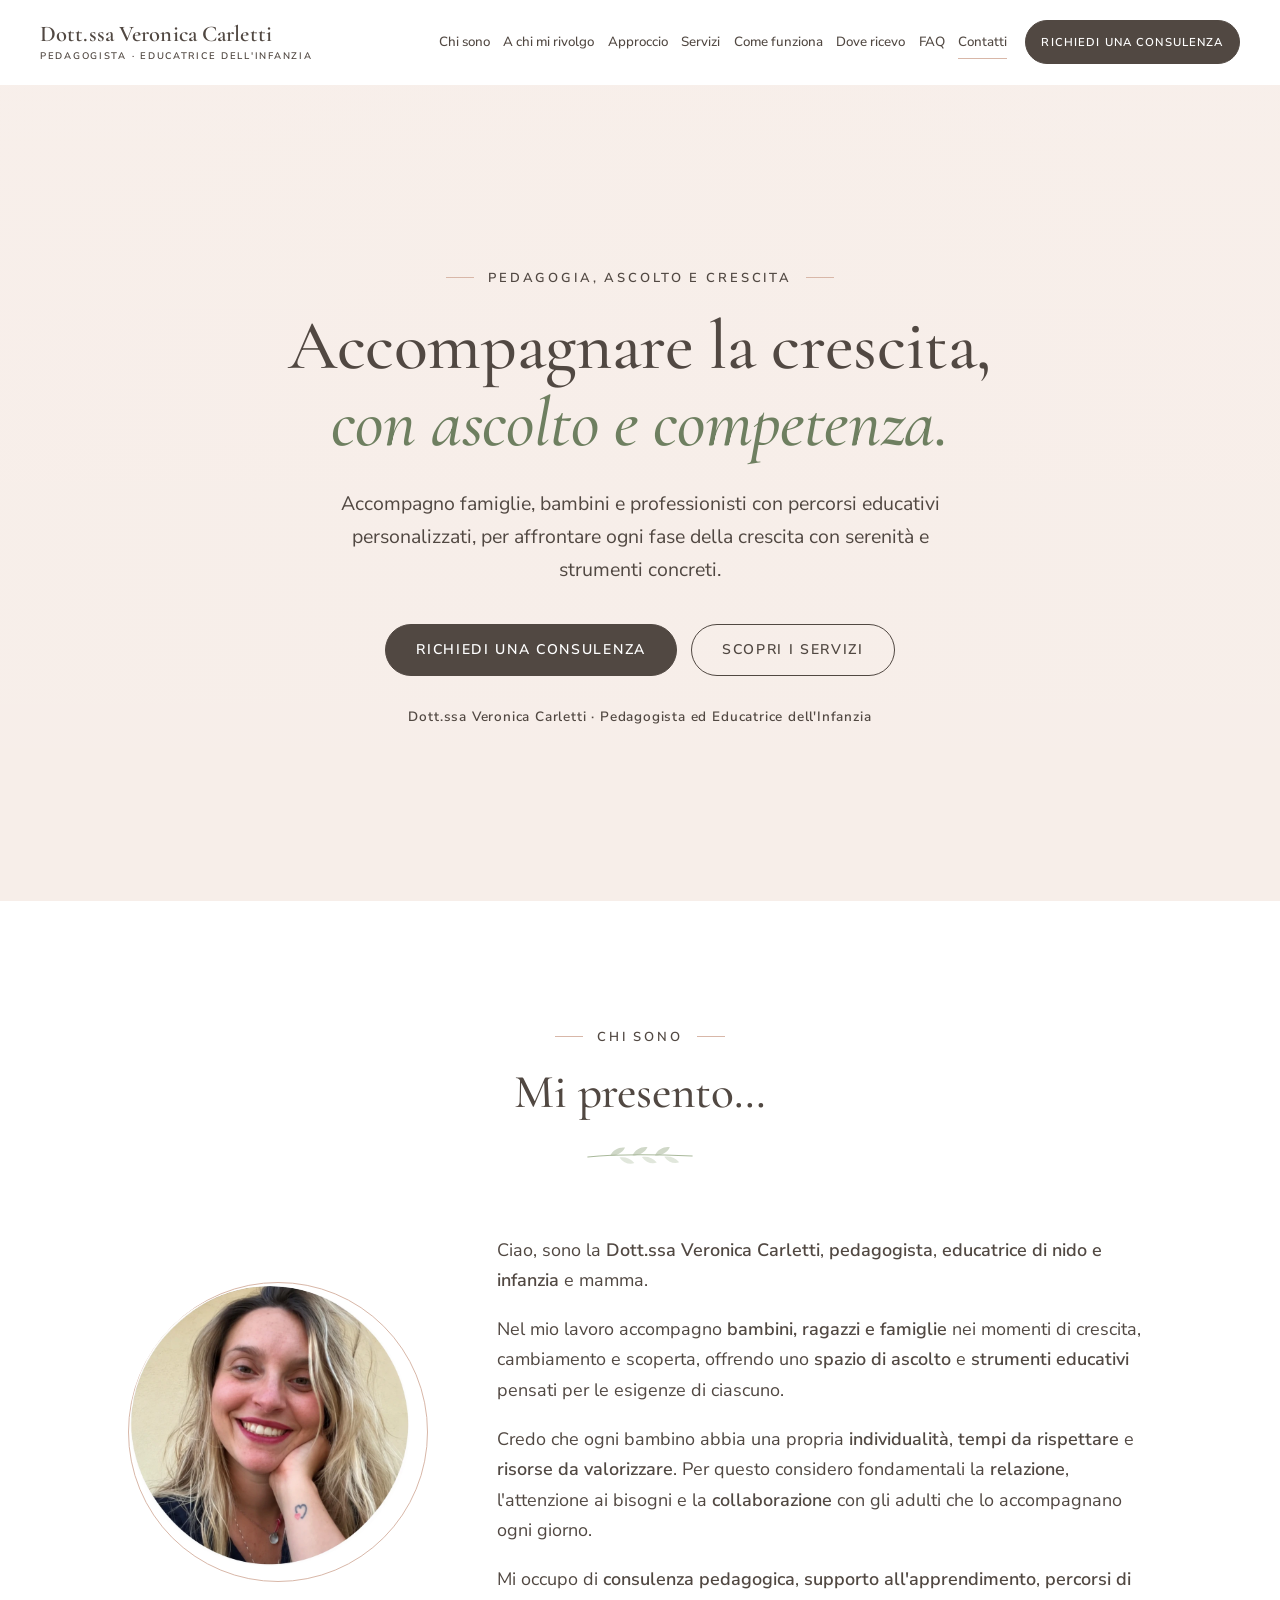
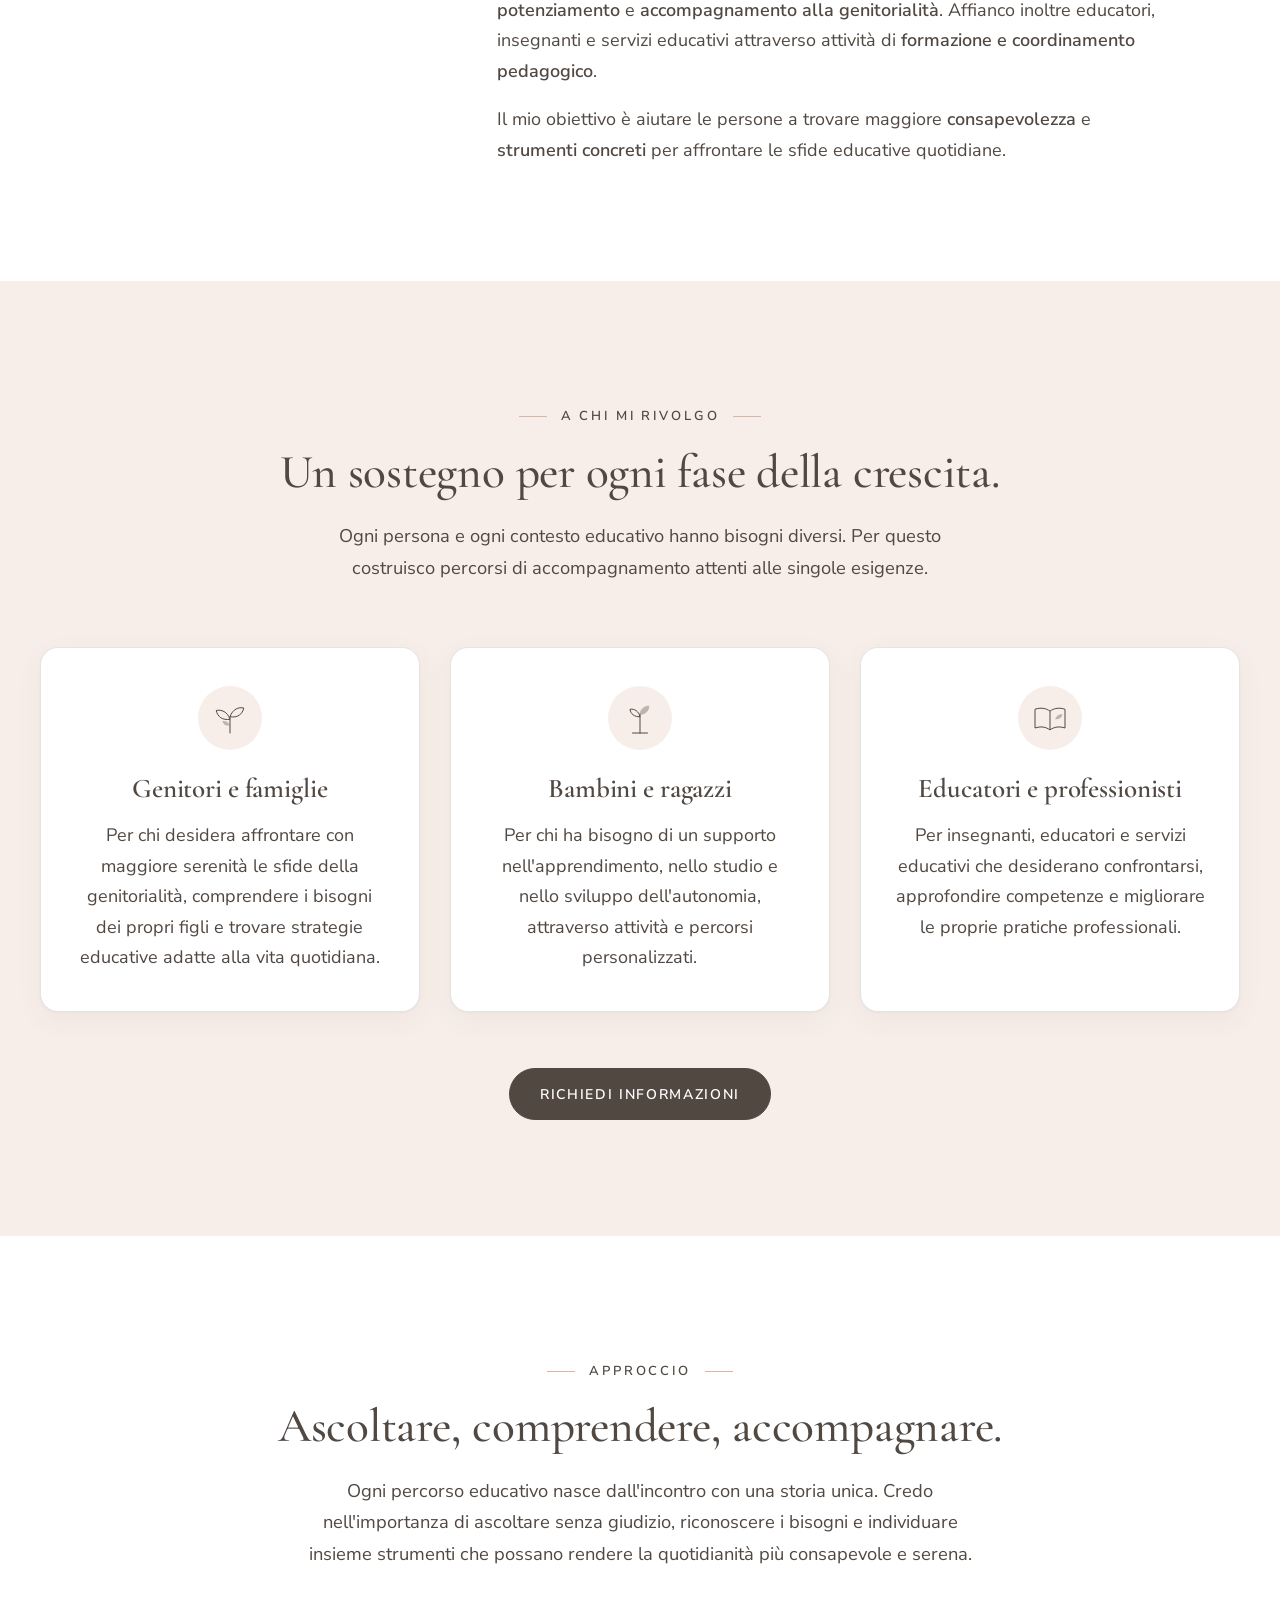
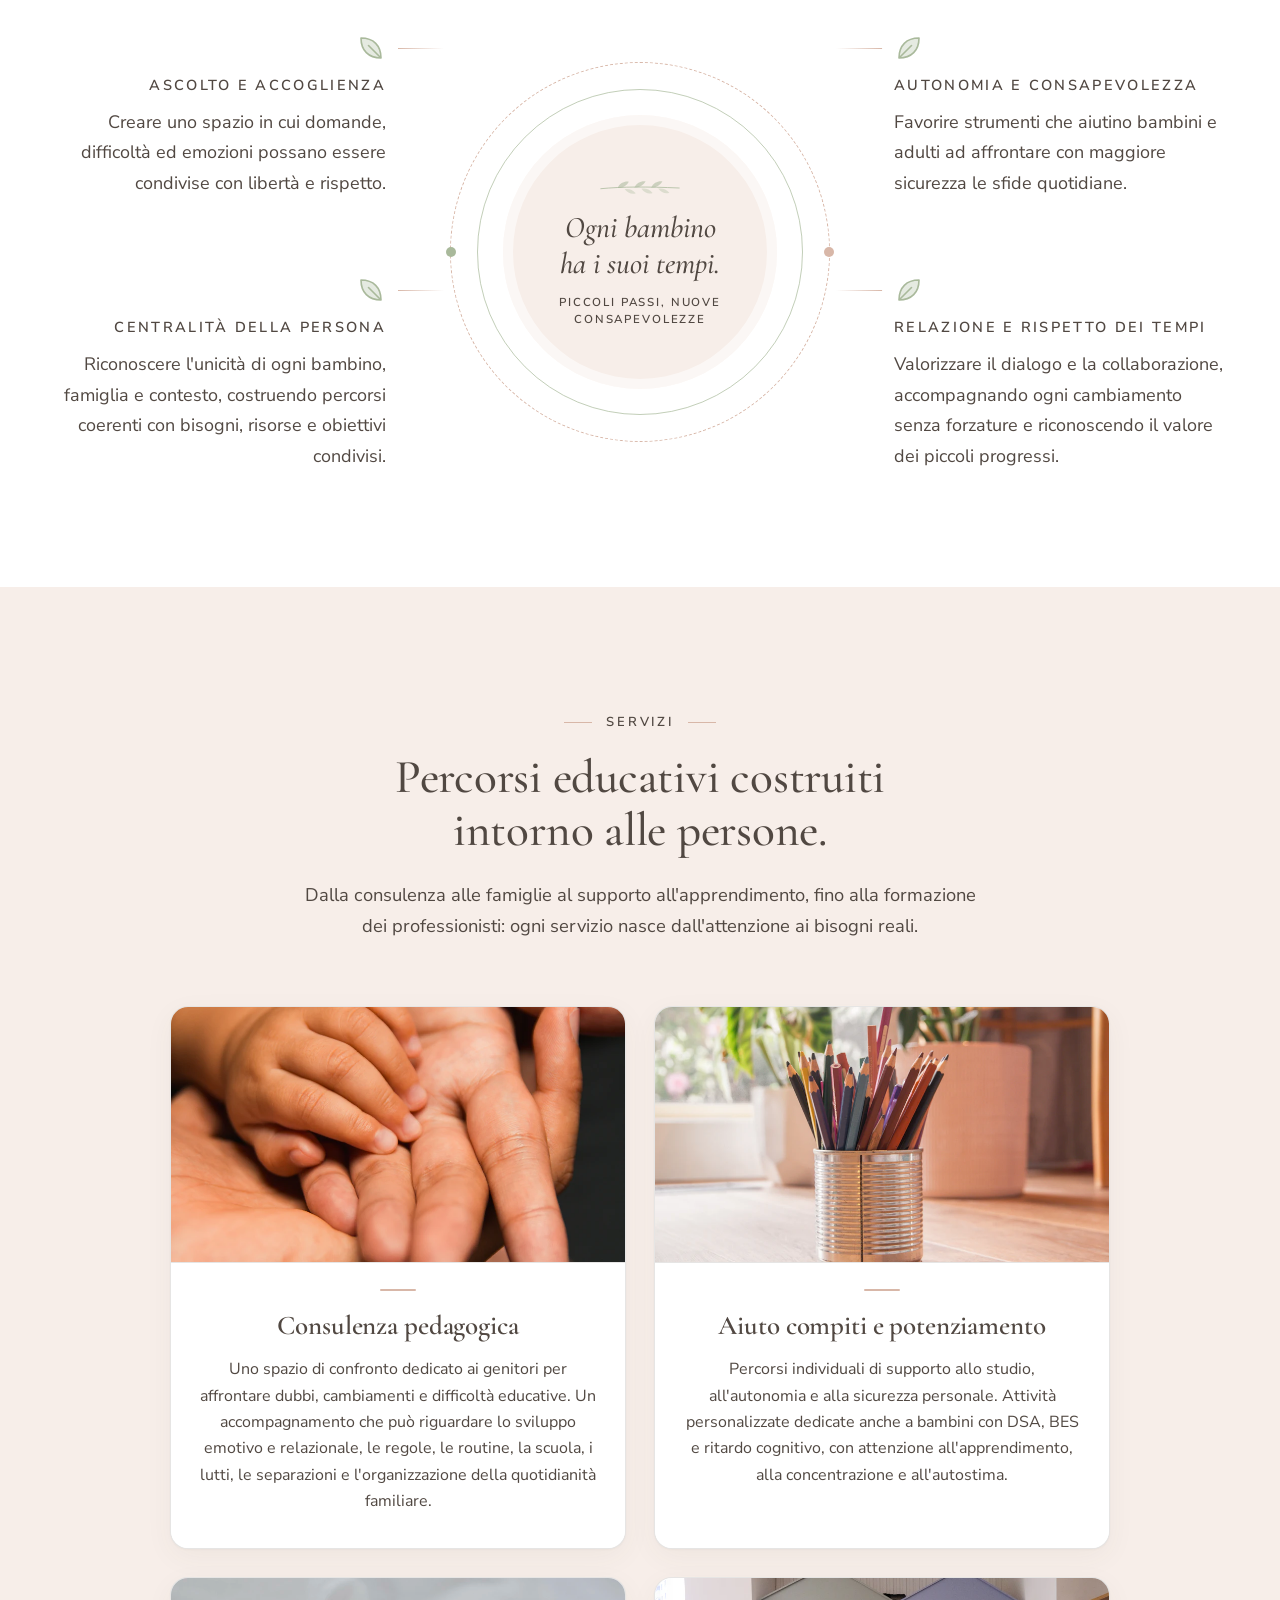
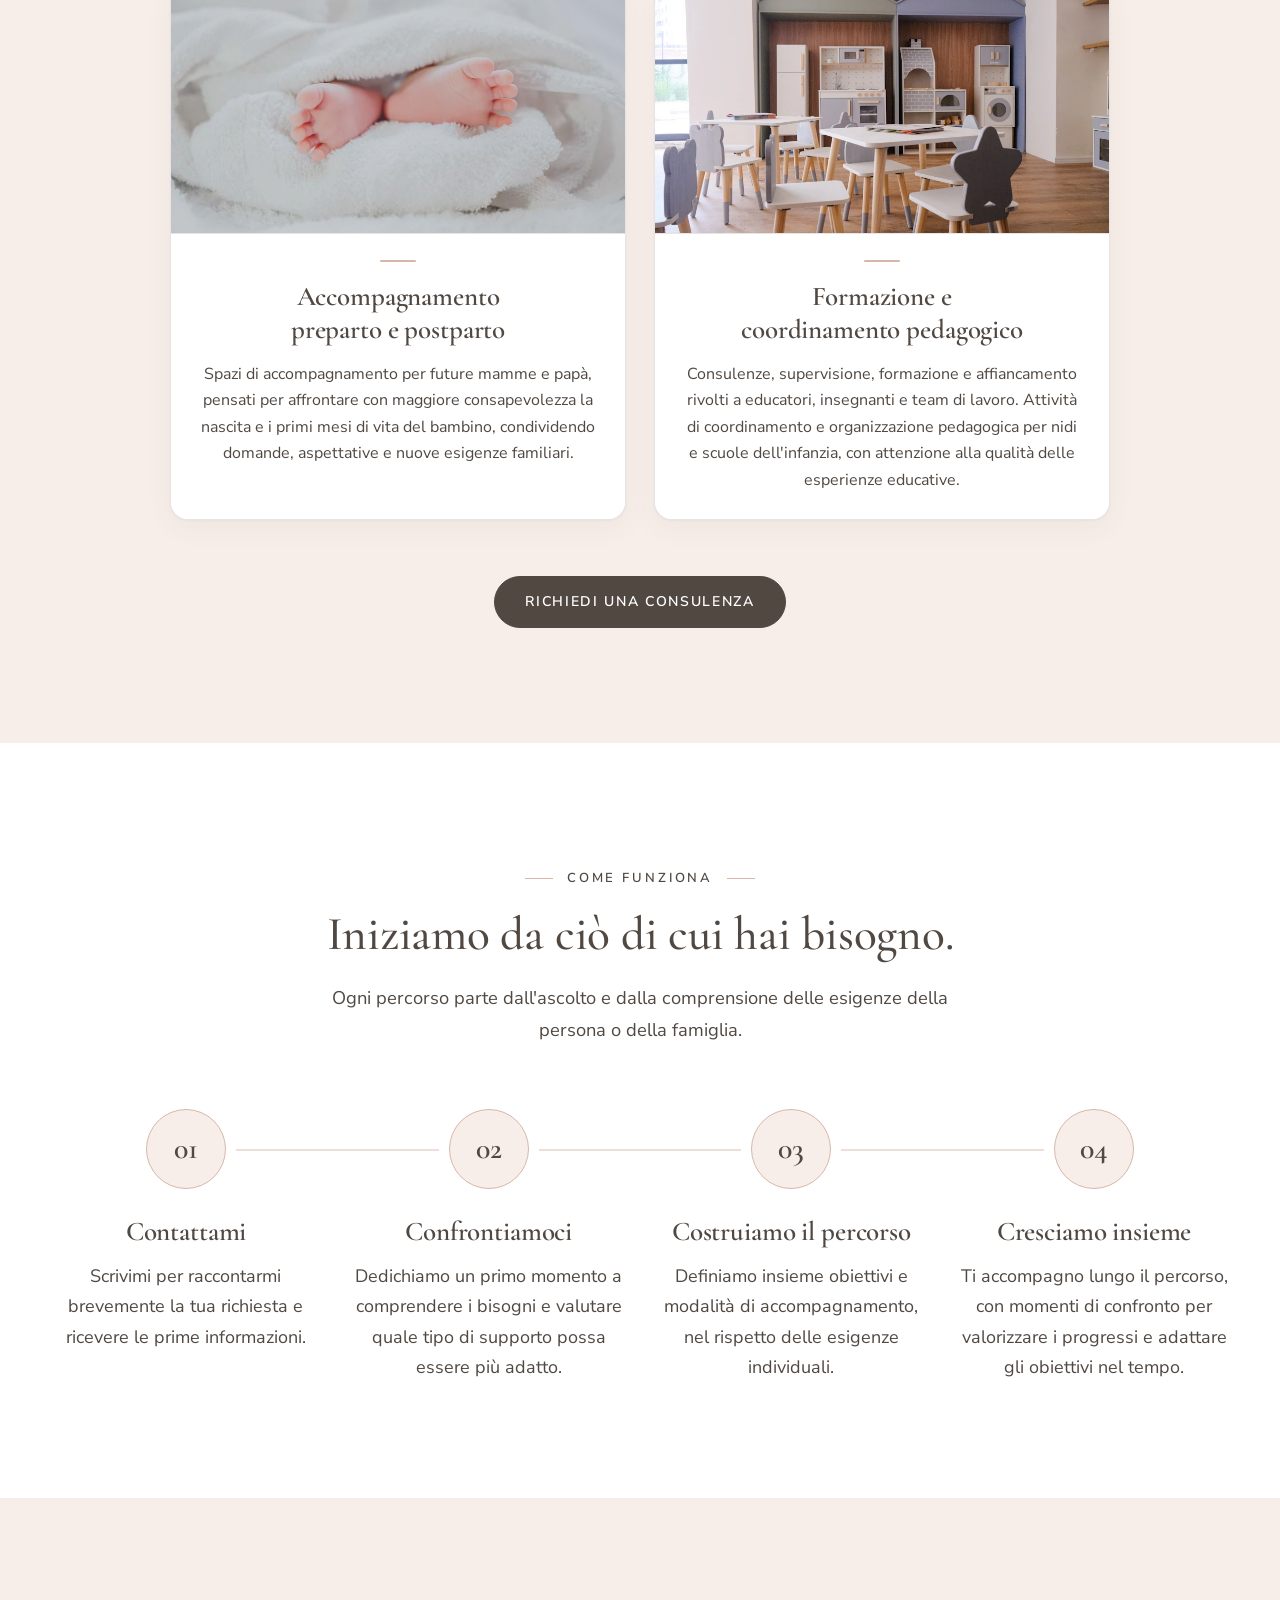
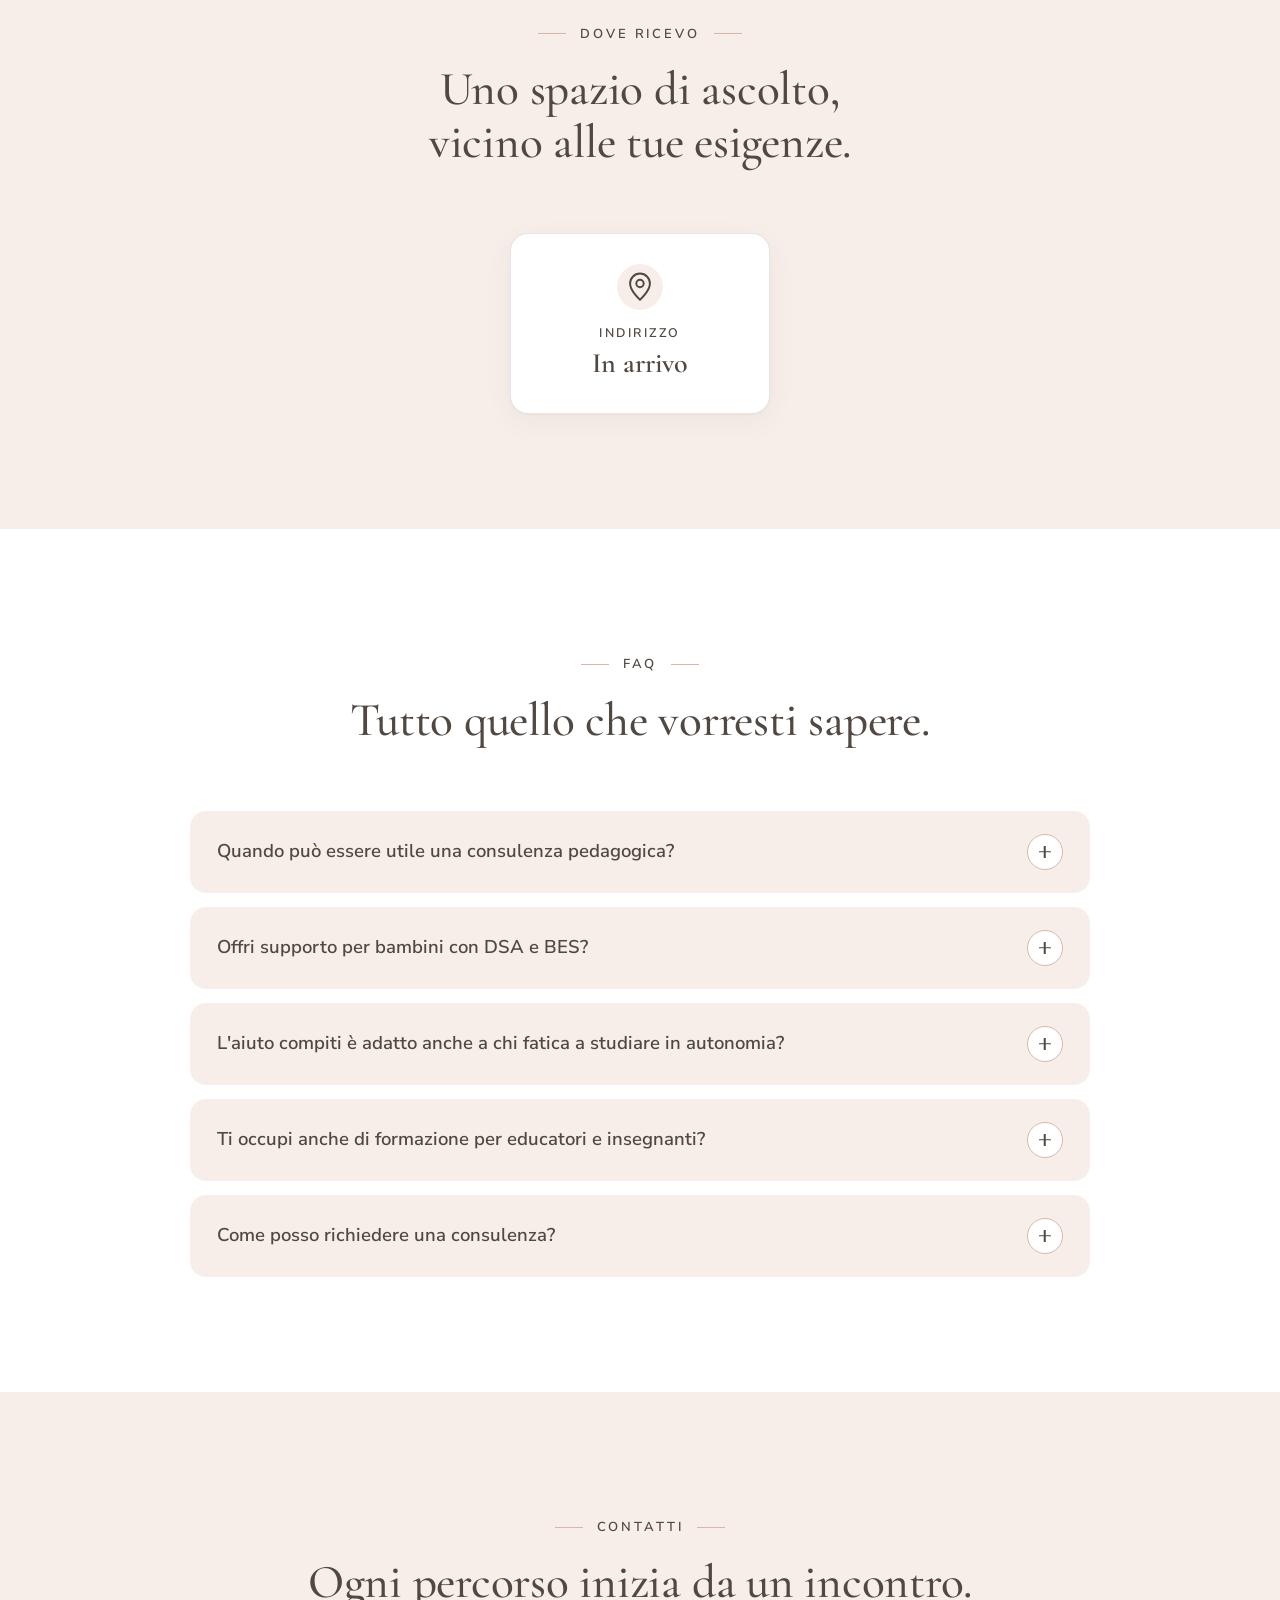
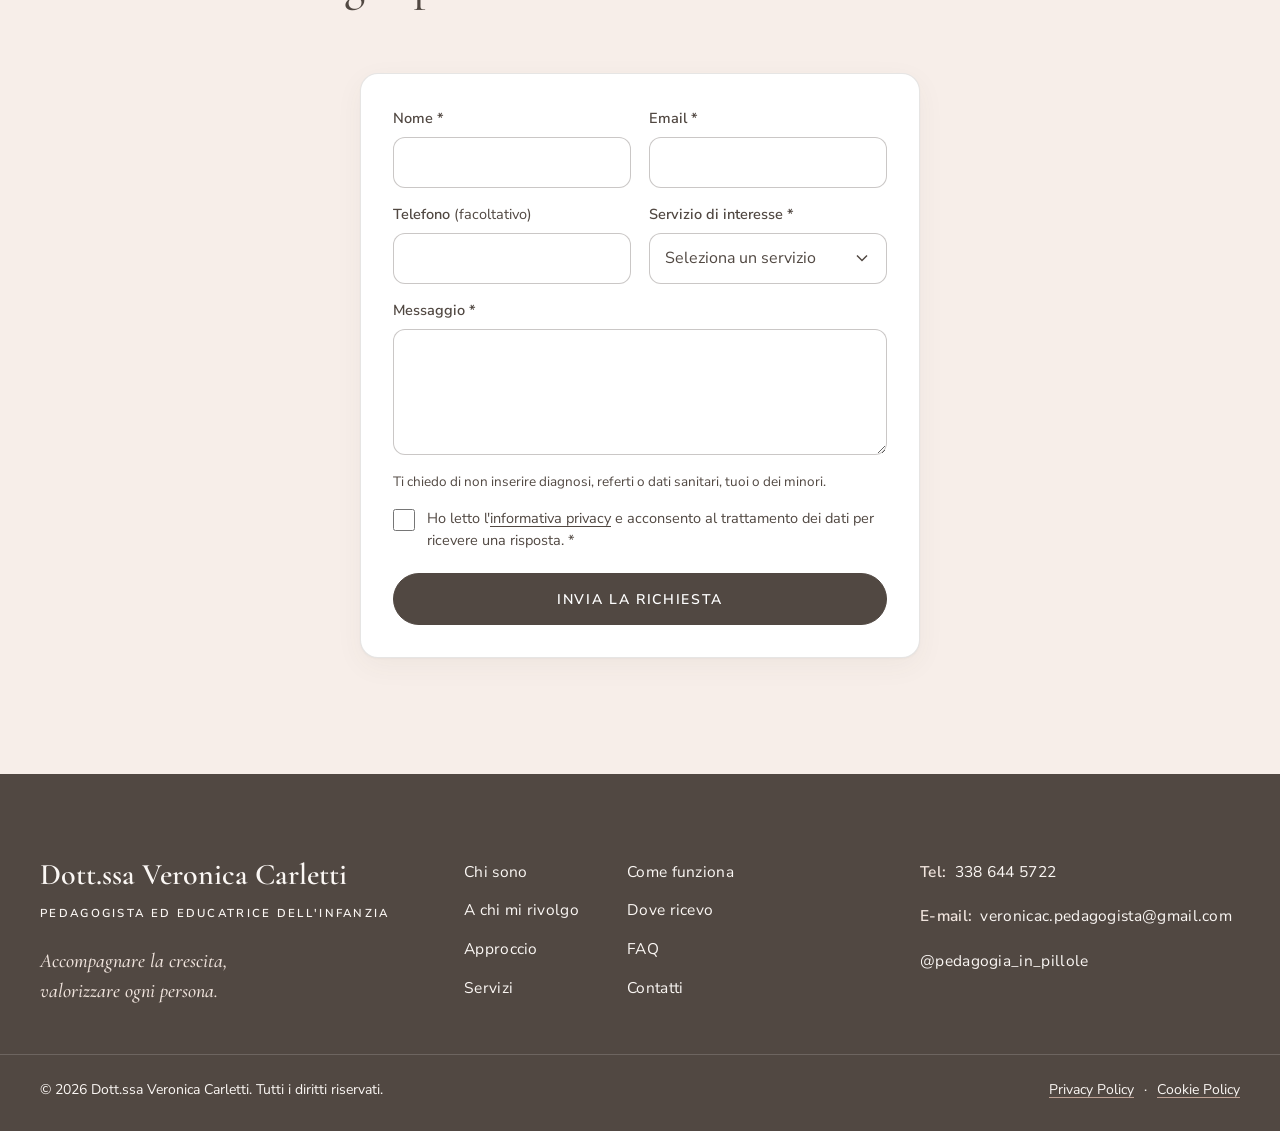
==== commit ccbd7820: "Rifiniture header, chi sono, servizi, contatti e footer - "Dott.ssa Veronica Carletti" con un unico " ====
--- a/index.html
+++ b/index.html
@@ -506,8 +506,8 @@
         </ul>
       </nav>
       <div class="footer-contacts">
-        <a href="tel:+393386445722">338 644 5722</a>
-        <a href="mailto:veronicac.pedagogista@gmail.com">veronicac.pedagogista@gmail.com</a>
+        <a href="tel:+393386445722"><span class="fc-label">Tel:</span> 338 644 5722</a>
+        <a href="mailto:veronicac.pedagogista@gmail.com"><span class="fc-label">E-mail:</span> veronicac.pedagogista@gmail.com</a>
         <a href="https://www.instagram.com/pedagogia_in_pillole/" target="_blank" rel="noopener">@pedagogia_in_pillole<span class="sr-only"> su Instagram (si apre in una nuova scheda)</span></a>
       </div>
     </div>
--- a/assets/css/style.css
+++ b/assets/css/style.css
@@ -214,7 +214,7 @@
 }
 .wordmark { text-decoration: none; display: flex; flex-direction: column; line-height: 1; flex: none; }
 .wordmark-name { font-family: var(--serif); font-size: clamp(21px, .9vw + 11px, 27px); font-weight: 600; letter-spacing: .005em; white-space: nowrap; }
-.wordmark-title { font-style: italic; font-weight: 500; font-size: .86em; margin-right: .08em; }
+.wordmark-title { font: inherit; }
 .wordmark-role { margin-top: 6px; font-size: clamp(9px, .2vw + 7px, 10.5px); font-weight: 600; letter-spacing: .18em; text-transform: uppercase; white-space: nowrap; }
 
 /* Desktop: tutte le voci su una riga + CTA a destra */
@@ -370,7 +370,7 @@
   max-width: calc(1040px + var(--gutter) * 2);
 }
 .about-head { grid-area: head; }
-.about-photo { grid-area: photo; margin: 0; position: relative; justify-self: center; width: 100%; max-width: 300px; }
+.about-photo { grid-area: photo; margin: 0; position: relative; justify-self: center; align-self: start; margin-top: clamp(24px, 4vw, 56px); width: 100%; max-width: 280px; }
 .about-text { grid-area: text; }
 .about-photo::before {
   content: "";
@@ -417,11 +417,11 @@
 .card-target h3 { margin-bottom: 14px; }
 
 /* Servizi: 4 card identiche */
-.services { grid-auto-rows: 1fr; }
+.services { grid-auto-rows: 1fr; max-width: 940px; margin-inline: auto; gap: clamp(20px, 2.2vw, 28px); }
 .card-service { overflow: hidden; display: flex; flex-direction: column; height: 100%; }
-.card-service img { width: 100%; aspect-ratio: 16 / 10; object-fit: cover; flex: none; transition: transform .6s var(--ease); }
+.card-service img { width: 100%; aspect-ratio: 16 / 9; object-fit: cover; flex: none; transition: transform .6s var(--ease); }
 .card-service:hover img { transform: scale(1.025); }
-.card-body { padding: clamp(26px, 2.6vw, 38px); text-align: center; flex: 1; border-top: 1px solid var(--line); position: relative; background: var(--white); }
+.card-body { padding: clamp(22px, 2vw, 28px) clamp(22px, 2.2vw, 30px); font-size: 16px; line-height: 1.65; text-align: center; flex: 1; border-top: 1px solid var(--line); position: relative; background: var(--white); }
 .card-body h3 { margin-bottom: 14px; }
 .card-body::before {
   content: "";
@@ -680,21 +680,22 @@
    CONTATTI — solo il modulo
    ========================================================= */
 .contact-form {
-  max-width: 680px;
+  max-width: 560px;
   margin-inline: auto;
   background: var(--white);
   border: 1px solid var(--line);
   border-radius: var(--radius);
-  padding: clamp(24px, 3vw, 40px);
+  padding: clamp(22px, 2.6vw, 32px);
+  font-size: 16px;
   box-shadow: var(--shadow);
 }
 .form-row-2 { display: grid; grid-template-columns: 1fr 1fr; gap: 0 18px; }
-.field { margin-bottom: 16px; }
+.field { margin-bottom: 14px; }
 .field label { display: block; margin-bottom: 6px; font-size: 14.5px; font-weight: 600; }
 .optional { font-weight: 400; }
 .field input[type="text"], .field input[type="email"], .field input[type="tel"], .field select, .field textarea {
   width: 100%;
-  min-height: 48px;
+  min-height: 44px;
   padding: 11px 15px;
   font: inherit;
   font-size: 16px; /* evita lo zoom automatico su iOS */
@@ -711,7 +712,7 @@
   background-repeat: no-repeat;
   background-position: right 18px center;
 }
-.field textarea { resize: vertical; min-height: 116px; line-height: 1.6; }
+.field textarea { resize: vertical; min-height: 92px; line-height: 1.6; }
 .field input:focus, .field select:focus, .field textarea:focus {
   outline: none;
   border-color: var(--taupe);
@@ -743,7 +744,7 @@
 /* =========================================================
    FOOTER
    ========================================================= */
-.site-footer { background: var(--taupe); color: #FBF7F4; padding-top: clamp(56px, 7vw, 80px); }
+.site-footer { background: var(--taupe); color: #FBF7F4; padding-top: clamp(56px, 7vw, 84px); font-size: 15.5px; line-height: 1.6; }
 .site-footer a { color: inherit; text-decoration-color: rgba(216, 183, 168, .8); }
 .footer-inner {
   display: grid;
@@ -752,13 +753,14 @@
   padding-bottom: 48px;
   border-bottom: 1px solid rgba(255, 255, 255, .16);
 }
-.footer-name { font-family: var(--serif); font-size: 32px; font-weight: 600; line-height: 1.1; margin-bottom: 8px; }
-.footer-role { font-size: 12px; font-weight: 600; letter-spacing: .18em; text-transform: uppercase; margin-bottom: 18px; }
-.footer-claim { font-family: var(--serif); font-style: italic; font-size: 21px; line-height: 1.4; color: #F0E4DD; }
-.footer-links ul { display: grid; grid-template-rows: repeat(4, auto); grid-auto-flow: column; justify-content: start; gap: 4px 40px; }
-.footer-links a, .footer-contacts a { display: inline-block; padding: 4px 0; text-decoration: none; }
+.footer-name { font-family: var(--serif); font-size: 30px; font-weight: 600; line-height: 1.15; margin-bottom: 12px; }
+.footer-role { font-size: 11.5px; font-weight: 600; letter-spacing: .2em; line-height: 1.7; text-transform: uppercase; margin-bottom: 22px; }
+.footer-claim { font-family: var(--serif); font-style: italic; font-size: 20px; line-height: 1.5; max-width: 30ch; color: #F0E4DD; }
+.footer-links ul { display: grid; grid-template-rows: repeat(4, auto); grid-auto-flow: column; justify-content: start; gap: 10px 48px; }
+.footer-links a, .footer-contacts a { display: inline-block; padding: 2px 0; text-decoration: none; letter-spacing: .02em; }
+.footer-contacts .fc-label { font-weight: 600; color: #F0E4DD; margin-right: 4px; }
 .footer-links a:hover, .footer-contacts a:hover { text-decoration: underline; }
-.footer-contacts { display: grid; align-content: start; gap: 6px; overflow-wrap: anywhere; }
+.footer-contacts { display: grid; align-content: start; gap: 16px; overflow-wrap: anywhere; }
 .footer-bottom {
   display: flex;
   flex-wrap: wrap;
@@ -811,7 +813,7 @@
     grid-template-areas: "photo" "head" "text";
     text-align: center;
   }
-  .about-photo { max-width: 210px; margin-bottom: 40px; }
+  .about-photo { max-width: 210px; margin-top: 0; margin-bottom: 40px; }
   .about-head { margin-bottom: 32px; }
   .about-text p { margin-inline: auto; }
 
@@ -849,7 +851,7 @@
   .journey-num { font-size: 25px; }
   .journey-track { left: 31px; top: 32px; bottom: 32px; }
   .footer-inner { grid-template-columns: 1fr; gap: 30px; text-align: center; }
-  .footer-links ul { justify-content: center; text-align: center; gap: 4px 28px; }
+  .footer-links ul { justify-content: center; text-align: center; gap: 10px 32px; }
   .footer-contacts { justify-items: center; }
   .footer-bottom { flex-direction: column; align-items: center; text-align: center; }
 }
